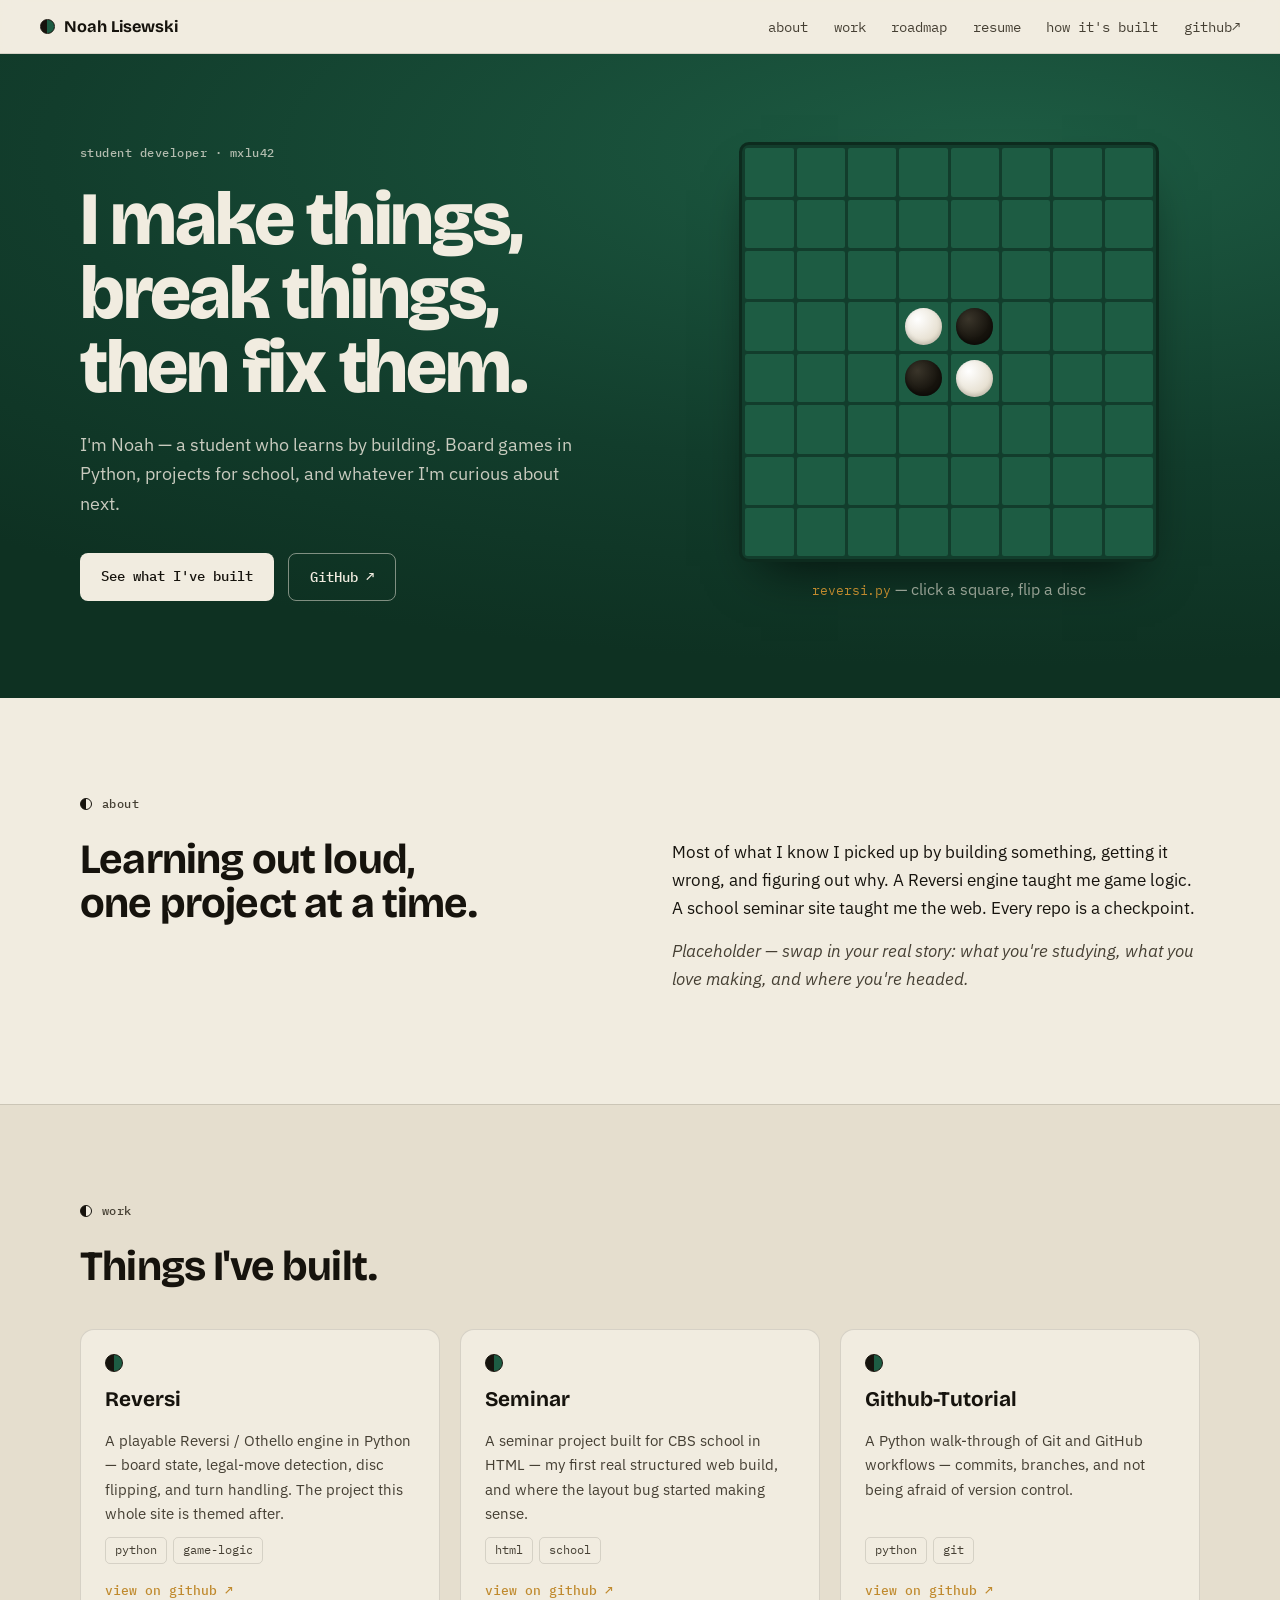
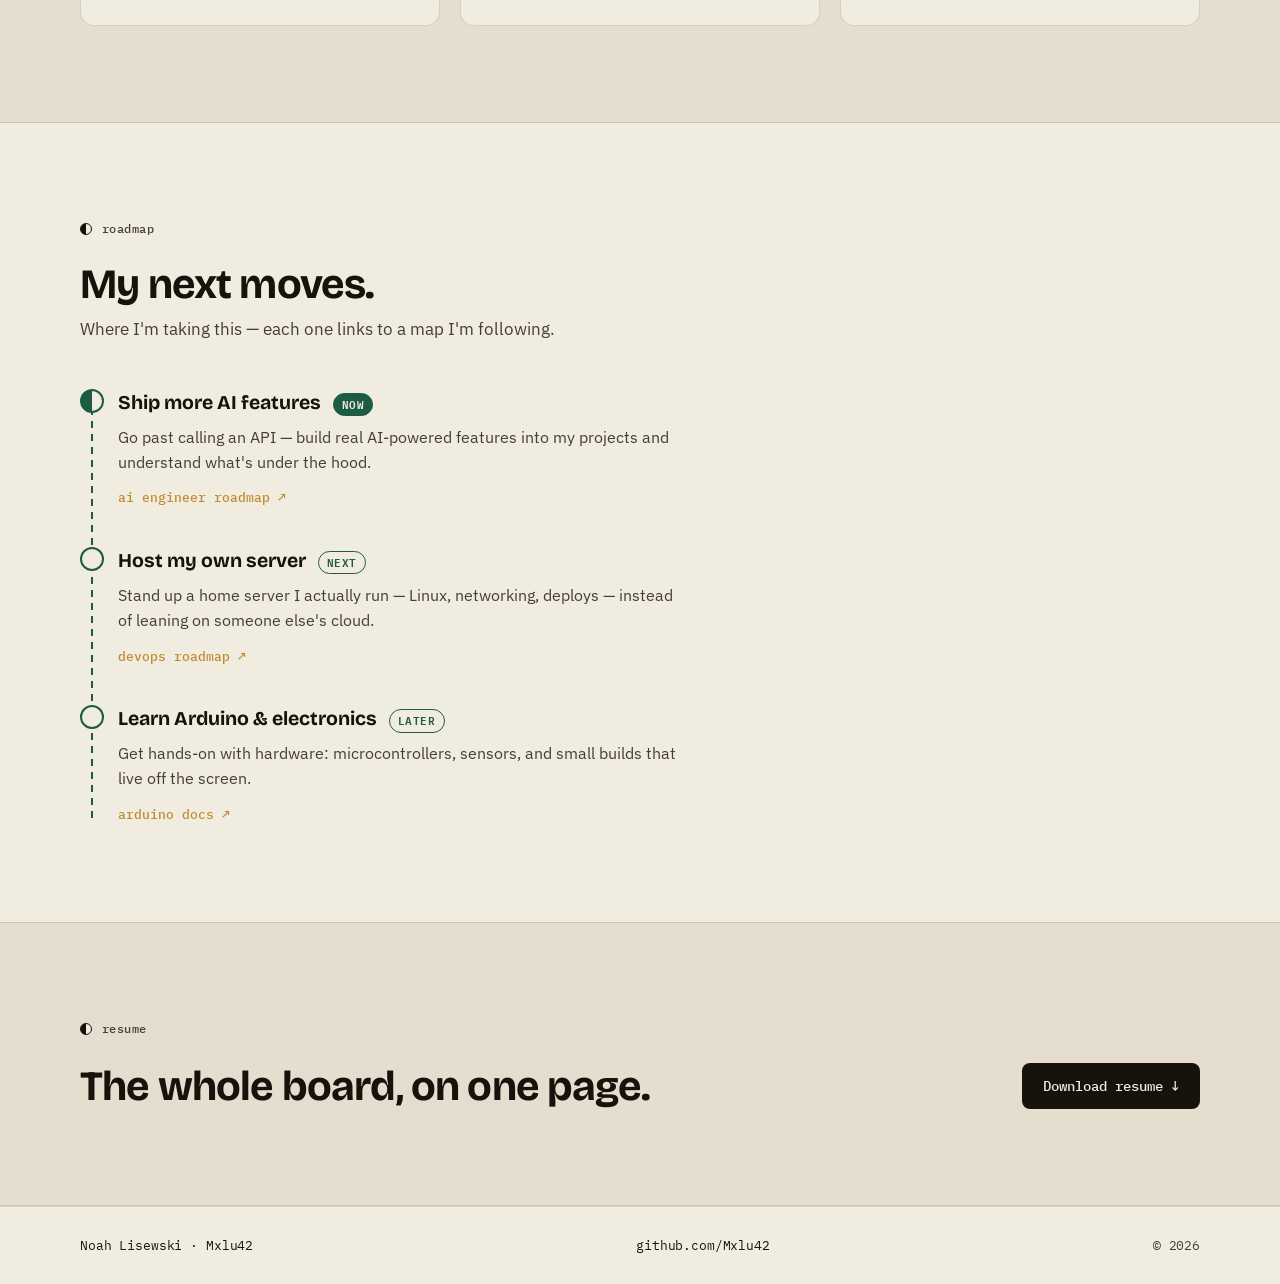
==== index.html @ 93ddb48a "first website design shell(not yet filled with real content)" ====
<!DOCTYPE html>
<html lang="en">
<head>
    <meta charset="UTF-8">
    <meta name="viewport" content="width=device-width, initial-scale=1.0">
    <meta name="description" content="Noah Lisewski (Mxlu42) — student developer who learns by building games and projects.">
    <title>Noah Lisewski — makes things, breaks things, fixes things</title>
    <link rel="icon" href="data:image/svg+xml,<svg xmlns=%22http://www.w3.org/2000/svg%22 viewBox=%220 0 32 32%22><circle cx=%2216%22 cy=%2216%22 r=%2213%22 fill=%22%2316130D%22/><path d=%22M16 3a13 13 0 000 26z%22 fill=%22%23F1ECE0%22/></svg>">
    <link rel="preconnect" href="https://fonts.googleapis.com">
    <link rel="preconnect" href="https://fonts.gstatic.com" crossorigin>
    <link href="https://fonts.googleapis.com/css2?family=Bricolage+Grotesque:opsz,wght@12..96,600;12..96,700;12..96,800&family=IBM+Plex+Mono:wght@400;500;600&family=IBM+Plex+Sans:wght@400;500;600&display=swap" rel="stylesheet">
    <link rel="stylesheet" href="style.css">
    <script src="script.js" defer></script>
</head>
<body>
    <nav id="navbar">
        <a href="#top" class="nav-logo"><span class="logo-disc" aria-hidden="true"></span>Noah&nbsp;Lisewski</a>
        <button id="nav-toggle" aria-label="Toggle menu" aria-expanded="false">
            <span></span><span></span><span></span>
        </button>
        <ul id="nav-links">
            <li><a href="#about">about</a></li>
            <li><a href="#work">work</a></li>
            <li><a href="#roadmap">roadmap</a></li>
            <li><a href="#resume">resume</a></li>
            <li><a href="process.html">how it's built</a></li>
            <li><a href="https://github.com/Mxlu42" target="_blank" rel="noopener">github&#8599;</a></li>
        </ul>
    </nav>

    <header id="top" class="hero">
        <div class="hero-grid">
            <div class="hero-text">
                <p class="eyebrow">student developer &middot; Mxlu42</p>
                <h1 class="hero-title">I make things,<br>break things,<br>then fix them.</h1>
                <p class="hero-lede">
                    I'm Noah &mdash; a student who learns by building. Board games in Python,
                    projects for school, and whatever I'm curious about next.
                </p>
                <div class="hero-cta">
                    <a href="#work" class="btn btn-solid">See what I've built</a>
                    <a href="https://github.com/Mxlu42" target="_blank" rel="noopener" class="btn btn-line">GitHub &#8599;</a>
                </div>
            </div>

            <div class="hero-board" aria-hidden="true">
                <div id="board" class="board"></div>
                <p class="board-caption">
                    <span class="mono">reversi.py</span> &mdash; click a square, flip a disc
                </p>
            </div>
        </div>
    </header>

    <main>
        <section id="about" class="band">
            <div class="wrap">
                <p class="eyebrow eyebrow-disc">about</p>
                <div class="about-cols">
                    <h2 class="band-title">Learning out loud, one project at a time.</h2>
                    <div class="about-copy">
                        <p>
                            Most of what I know I picked up by building something, getting it
                            wrong, and figuring out why. A Reversi engine taught me game logic.
                            A school seminar site taught me the web. Every repo is a checkpoint.
                        </p>
                        <p class="muted">
                            <em>Placeholder &mdash; swap in your real story: what you're studying,
                            what you love making, and where you're headed.</em>
                        </p>
                    </div>
                </div>
            </div>
        </section>

        <section id="work" class="band band-alt">
            <div class="wrap">
                <p class="eyebrow eyebrow-disc">work</p>
                <h2 class="band-title">Things I've built.</h2>
                <div id="project-grid" class="project-grid"></div>
            </div>
        </section>

        <section id="roadmap" class="band">
            <div class="wrap">
                <p class="eyebrow eyebrow-disc">roadmap</p>
                <h2 class="band-title">My next moves.</h2>
                <p class="band-sub">Where I'm taking this &mdash; each one links to a map I'm following.</p>
                <ol id="roadmap-track" class="roadmap"></ol>
            </div>
        </section>

        <section id="resume" class="band band-alt">
            <div class="wrap">
                <p class="eyebrow eyebrow-disc">resume</p>
                <div class="resume-row">
                    <h2 class="band-title">The whole board, on one page.</h2>
                    <a href="resume.pdf" class="btn btn-solid" download>Download resume &#8595;</a>
                </div>
            </div>
        </section>
    </main>

    <footer id="footer">
        <div class="wrap footer-inner">
            <span class="mono">Noah&nbsp;Lisewski &middot; Mxlu42</span>
            <a href="https://github.com/Mxlu42" target="_blank" rel="noopener" class="mono">github.com/Mxlu42</a>
            <span class="mono muted">&copy; <span id="year"></span></span>
        </div>
    </footer>
</body>
</html>
---- style.css ----
/* ============================================================
   "The Board" — portfolio identity built from the Reversi repo.
   Palette: warm ink / bone / board-felt green / brass.
   Type: Bricolage Grotesque (display) · IBM Plex Sans (body) · IBM Plex Mono (labels)
   ============================================================ */

:root {
    --ink: #16130d;
    --ink-soft: #453f33;
    --bone: #f1ece0;
    --bone-dim: #e5dece;
    --felt: #1d5c43;
    --felt-deep: #123d2c;
    --brass: #c08a2e;
    --line: rgba(22, 19, 13, 0.12);

    --wrap: 1120px;
    --radius: 14px;

    --f-display: "Bricolage Grotesque", system-ui, sans-serif;
    --f-body: "IBM Plex Sans", system-ui, sans-serif;
    --f-mono: "IBM Plex Mono", ui-monospace, monospace;
}

*, *::before, *::after { box-sizing: border-box; margin: 0; padding: 0; }

html { scroll-behavior: smooth; scroll-padding-top: 76px; }

body {
    font-family: var(--f-body);
    background: var(--bone);
    color: var(--ink);
    line-height: 1.6;
    -webkit-font-smoothing: antialiased;
    overflow-x: hidden;
}

a { color: inherit; text-decoration: none; }

.wrap { width: min(100% - 2.5rem, var(--wrap)); margin-inline: auto; }
.mono { font-family: var(--f-mono); font-size: 0.82rem; letter-spacing: -0.01em; }
.muted { color: var(--ink-soft); }
em { font-style: italic; }

/* ---- Eyebrow labels (mono, disc-marked) ---- */
.eyebrow {
    font-family: var(--f-mono);
    font-size: 0.78rem;
    font-weight: 500;
    letter-spacing: 0.04em;
    text-transform: lowercase;
    color: var(--ink-soft);
}
.eyebrow-disc { display: flex; align-items: center; gap: 0.6rem; margin-bottom: 1.5rem; }
.eyebrow-disc::before {
    content: "";
    width: 12px; height: 12px;
    border-radius: 50%;
    background: linear-gradient(90deg, var(--ink) 50%, var(--bone) 50%);
    border: 1px solid var(--ink);
    flex: none;
}

/* ---- Buttons ---- */
.btn {
    display: inline-block;
    font-family: var(--f-mono);
    font-size: 0.86rem;
    font-weight: 500;
    padding: 0.75rem 1.3rem;
    border-radius: 8px;
    transition: transform 0.16s ease, background 0.16s ease, color 0.16s ease;
}
.btn:hover { transform: translateY(-2px); }
.btn-solid { background: var(--ink); color: var(--bone); }
.btn-solid:hover { background: var(--felt-deep); }
.btn-line { border: 1.5px solid var(--ink); color: var(--ink); }
.btn-line:hover { background: var(--ink); color: var(--bone); }

/* ---- Navbar ---- */
#navbar {
    position: sticky; top: 0; z-index: 50;
    display: flex; align-items: center; justify-content: space-between;
    padding: 0.85rem clamp(1.25rem, 5vw, 2.5rem);
    background: rgba(241, 236, 224, 0.82);
    backdrop-filter: blur(10px);
    border-bottom: 1px solid var(--line);
}
.nav-logo {
    display: flex; align-items: center; gap: 0.55rem;
    font-family: var(--f-display); font-weight: 700; font-size: 1.02rem;
}
.logo-disc {
    width: 15px; height: 15px; border-radius: 50%;
    background: linear-gradient(90deg, var(--ink) 50%, var(--felt) 50%);
    border: 1.5px solid var(--ink);
}
#nav-links { display: flex; gap: 1.6rem; list-style: none; }
#nav-links a {
    font-family: var(--f-mono); font-size: 0.85rem; color: var(--ink-soft);
    transition: color 0.15s ease;
}
#nav-links a:hover { color: var(--ink); }

#nav-toggle {
    display: none; flex-direction: column; gap: 5px;
    background: none; border: 0; cursor: pointer; padding: 6px;
}
#nav-toggle span { width: 24px; height: 2px; background: var(--ink); border-radius: 2px; transition: transform 0.25s ease, opacity 0.25s ease; }

/* ---- Hero ---- */
.hero {
    background:
        radial-gradient(120% 80% at 78% 15%, var(--felt) 0%, var(--felt-deep) 62%, #0e3122 100%);
    color: var(--bone);
    padding: clamp(3rem, 8vw, 5.5rem) 0 clamp(3.5rem, 9vw, 6rem);
}
.hero-grid {
    width: min(100% - 2.5rem, var(--wrap));
    margin-inline: auto;
    display: grid;
    grid-template-columns: 1.05fr 0.95fr;
    gap: clamp(2rem, 5vw, 4rem);
    align-items: center;
}
.hero .eyebrow { color: rgba(241, 236, 224, 0.72); margin-bottom: 1.25rem; }
.hero-title {
    font-family: var(--f-display);
    font-weight: 800;
    font-size: clamp(2.6rem, 6.4vw, 4.7rem);
    line-height: 0.98;
    letter-spacing: -0.03em;
    text-wrap: balance;
}
.hero-lede {
    max-width: 46ch;
    margin: 1.6rem 0 2.2rem;
    color: rgba(241, 236, 224, 0.82);
    font-size: clamp(1rem, 1.6vw, 1.15rem);
}
.hero-cta { display: flex; gap: 0.9rem; flex-wrap: wrap; }
.hero .btn-solid { background: var(--bone); color: var(--ink); }
.hero .btn-solid:hover { background: #fff; }
.hero .btn-line { border-color: rgba(241, 236, 224, 0.5); color: var(--bone); }
.hero .btn-line:hover { background: var(--bone); color: var(--ink); border-color: var(--bone); }

/* ---- Reversi board (signature) ---- */
.hero-board { display: flex; flex-direction: column; align-items: center; gap: 0.9rem; }
.board {
    width: min(100%, 420px);
    aspect-ratio: 1 / 1;
    display: grid;
    grid-template-columns: repeat(8, 1fr);
    grid-template-rows: repeat(8, 1fr);
    gap: 3px;
    padding: 3px;
    background: var(--felt-deep);
    border: 3px solid #0d2b1e;
    border-radius: 10px;
    box-shadow: 0 26px 50px -22px rgba(0, 0, 0, 0.7);
}
.cell {
    position: relative;
    background: var(--felt);
    border-radius: 2px;
    cursor: pointer;
    perspective: 340px;
}
.cell::after { /* subtle placement guide on hover */
    content: "";
    position: absolute; inset: 22%;
    border-radius: 50%;
    border: 1px dashed rgba(241, 236, 224, 0.28);
    opacity: 0;
    transition: opacity 0.15s ease;
}
.cell:hover::after { opacity: 1; }
.disc {
    position: absolute; inset: 12%;
    border-radius: 50%;
    transform: scale(0);
    transform-style: preserve-3d;
    transition: transform 0.5s cubic-bezier(0.34, 1.4, 0.5, 1);
}
.disc.on { transform: scale(1); }
.disc.on.white { transform: scale(1) rotateY(180deg); }
.disc .face {
    position: absolute; inset: 0;
    border-radius: 50%;
    backface-visibility: hidden;
    -webkit-backface-visibility: hidden;
}
.face.black { background: radial-gradient(circle at 34% 30%, #3a352a, var(--ink) 62%); box-shadow: inset 0 -2px 4px rgba(0,0,0,0.5); }
.face.white { background: radial-gradient(circle at 34% 30%, #ffffff, var(--bone-dim) 70%); transform: rotateY(180deg); box-shadow: inset 0 -2px 4px rgba(0,0,0,0.18); }
.board-caption { color: rgba(241, 236, 224, 0.6); }
.board-caption .mono { color: var(--brass); }

/* ---- Content bands ---- */
.band { padding: clamp(3.5rem, 8vw, 6rem) 0; }
.band-alt { background: var(--bone-dim); border-block: 1px solid var(--line); }
.band-title {
    font-family: var(--f-display);
    font-weight: 700;
    font-size: clamp(1.7rem, 3.6vw, 2.6rem);
    line-height: 1.05;
    letter-spacing: -0.02em;
    text-wrap: balance;
}

.about-cols {
    display: grid;
    grid-template-columns: 1fr 1fr;
    gap: clamp(1.5rem, 5vw, 4rem);
    align-items: start;
}
.about-copy p { font-size: 1.08rem; margin-bottom: 1rem; }

/* ---- Project cards (board tiles) ---- */
.project-grid {
    margin-top: 2.5rem;
    display: grid;
    grid-template-columns: repeat(auto-fit, minmax(270px, 1fr));
    gap: 1.25rem;
}
.project-card {
    position: relative;
    background: var(--bone);
    border: 1px solid var(--line);
    border-radius: var(--radius);
    padding: 1.5rem;
    display: flex;
    flex-direction: column;
    gap: 0.7rem;
    transition: transform 0.2s ease, box-shadow 0.2s ease, border-color 0.2s ease;
}
.band-alt .project-card { background: var(--bone); }
.project-card:hover {
    transform: translateY(-5px);
    border-color: var(--felt);
    box-shadow: 0 18px 34px -20px rgba(18, 61, 44, 0.55);
}
.card-disc {
    width: 18px; height: 18px; border-radius: 50%;
    background: linear-gradient(90deg, var(--ink) 50%, var(--felt) 50%);
    border: 1.5px solid var(--ink);
    transition: transform 0.4s cubic-bezier(0.34, 1.4, 0.5, 1);
}
.project-card:hover .card-disc { transform: rotateY(180deg); }
.project-card h3 { font-family: var(--f-display); font-weight: 700; font-size: 1.3rem; }
.project-card p { color: var(--ink-soft); font-size: 0.96rem; flex-grow: 1; }
.card-tags { display: flex; gap: 0.4rem; flex-wrap: wrap; }
.card-tag {
    font-family: var(--f-mono);
    font-size: 0.72rem;
    padding: 0.2rem 0.55rem;
    border: 1px solid var(--line);
    border-radius: 5px;
    color: var(--ink-soft);
}
.card-link {
    font-family: var(--f-mono);
    font-size: 0.82rem;
    color: var(--brass);
    font-weight: 500;
    margin-top: 0.3rem;
}
.card-link:hover { text-decoration: underline; }

/* ---- Roadmap (goals as future "moves" on a path) ---- */
.band-sub { color: var(--ink-soft); font-size: 1.05rem; margin-top: 0.6rem; max-width: 52ch; }
.roadmap {
    list-style: none;
    margin-top: 2.75rem;
    position: relative;
    padding-left: 2.4rem;
}
.roadmap::before { /* the path line */
    content: "";
    position: absolute;
    left: 11px; top: 8px; bottom: 8px;
    width: 2px;
    background: repeating-linear-gradient(var(--felt) 0 7px, transparent 7px 13px);
}
.rm-item { position: relative; padding: 0 0 2.2rem; }
.rm-item:last-child { padding-bottom: 0; }
.node-disc {
    position: absolute;
    left: -2.4rem; top: 2px;
    width: 24px; height: 24px;
    border-radius: 50%;
    border: 2px solid var(--felt);
    background: var(--bone);
    flex: none;
}
/* later = hollow ring · now = half disc · done = filled */
.node-disc.now { background: linear-gradient(90deg, var(--felt) 50%, var(--bone) 50%); }
.node-disc.done { background: var(--felt); border-color: var(--felt); }
.rm-head { display: flex; align-items: baseline; gap: 0.7rem; flex-wrap: wrap; }
.rm-item h3 { font-family: var(--f-display); font-weight: 700; font-size: 1.22rem; }
.rm-status {
    font-family: var(--f-mono); font-size: 0.66rem; font-weight: 600;
    text-transform: uppercase; letter-spacing: 0.06em;
    padding: 0.14rem 0.5rem; border-radius: 100px;
    border: 1px solid var(--felt); color: var(--felt);
}
.rm-status.now { background: var(--felt); color: var(--bone); }
.rm-item p { color: var(--ink-soft); font-size: 0.98rem; margin: 0.4rem 0 0.6rem; max-width: 56ch; }
.rm-link { font-family: var(--f-mono); font-size: 0.82rem; color: var(--brass); font-weight: 500; }
.rm-link:hover { text-decoration: underline; }

/* ---- Roadmap / flow tool chips (shared by process page) ---- */
.rm-tools { display: flex; gap: 0.4rem; flex-wrap: wrap; margin-top: 0.75rem; }
.rm-tool {
    font-family: var(--f-mono);
    font-size: 0.7rem;
    padding: 0.18rem 0.5rem;
    border: 1px solid var(--line);
    border-radius: 5px;
    color: var(--ink-soft);
    background: var(--bone);
}

/* ============================================================
   Process page ("How this site was built")
   ============================================================ */
.page-hero {
    background: radial-gradient(120% 90% at 82% 12%, var(--felt) 0%, var(--felt-deep) 60%, #0e3122 100%);
    color: var(--bone);
    padding: clamp(3rem, 8vw, 5.5rem) 0 clamp(3rem, 8vw, 5rem);
}
.page-hero .wrap { max-width: 840px; }
.page-hero .eyebrow { color: rgba(241, 236, 224, 0.72); margin-bottom: 1.3rem; }
.page-hero h1 {
    font-family: var(--f-display);
    font-weight: 800;
    font-size: clamp(2.3rem, 6vw, 4.2rem);
    line-height: 0.98;
    letter-spacing: -0.03em;
    text-wrap: balance;
}
.page-hero .lede {
    margin-top: 1.5rem;
    max-width: 62ch;
    color: rgba(241, 236, 224, 0.85);
    font-size: clamp(1.02rem, 1.7vw, 1.2rem);
}
.page-hero .hero-cta { margin-top: 2rem; display: flex; gap: 0.9rem; flex-wrap: wrap; }
.page-hero .btn-solid { background: var(--bone); color: var(--ink); }
.page-hero .btn-solid:hover { background: #fff; }
.page-hero .btn-line { border-color: rgba(241, 236, 224, 0.5); color: var(--bone); }
.page-hero .btn-line:hover { background: var(--bone); color: var(--ink); border-color: var(--bone); }

/* Tool cards */
.info-grid {
    margin-top: 2.5rem;
    display: grid;
    grid-template-columns: repeat(auto-fit, minmax(240px, 1fr));
    gap: 1.1rem;
}
.info-card {
    background: var(--bone);
    border: 1px solid var(--line);
    border-radius: var(--radius);
    padding: 1.4rem;
}
.info-card .kicker { font-family: var(--f-mono); font-size: 0.74rem; color: var(--brass); text-transform: lowercase; }
.info-card h3 { font-family: var(--f-display); font-weight: 700; font-size: 1.18rem; margin: 0.35rem 0 0.5rem; }
.info-card p { color: var(--ink-soft); font-size: 0.94rem; }

/* Human-in-the-loop columns */
.split-title { margin-bottom: 2rem; }
.col-list { list-style: none; }
.col-list li { position: relative; padding-left: 1.7rem; margin-bottom: 0.9rem; color: var(--ink-soft); font-size: 1rem; }
.col-list li::before {
    content: "";
    position: absolute; left: 0; top: 0.5em;
    width: 12px; height: 12px; border-radius: 50%;
    border: 1.5px solid var(--felt);
}
.col-list.filled li::before { background: var(--felt); }
.col-list strong { color: var(--ink); font-weight: 600; }

/* Pull-quote / thesis */
.pull {
    font-family: var(--f-display);
    font-weight: 700;
    font-size: clamp(1.5rem, 3.6vw, 2.4rem);
    line-height: 1.12;
    letter-spacing: -0.02em;
    text-wrap: balance;
    max-width: 20ch;
}
.pull .brass { color: var(--brass); }

/* ---- Resume ---- */
.resume-row {
    display: flex; align-items: center; justify-content: space-between;
    gap: 1.5rem; flex-wrap: wrap; margin-top: 0.5rem;
}

/* ---- Footer ---- */
#footer { border-top: 1px solid var(--line); padding: 1.75rem 0; }
.footer-inner { display: flex; align-items: center; justify-content: space-between; gap: 1rem; flex-wrap: wrap; }
.footer-inner a:hover { color: var(--brass); }

/* ---- Scroll reveal ---- */
.reveal { opacity: 0; transform: translateY(22px); transition: opacity 0.6s ease, transform 0.6s ease; }
.reveal.visible { opacity: 1; transform: none; }

/* ---- Mobile ---- */
@media (max-width: 860px) {
    .hero-grid { grid-template-columns: 1fr; }
    .hero-board { order: -1; }
    .board { width: min(78%, 340px); }
    .about-cols { grid-template-columns: 1fr; }
}
@media (max-width: 620px) {
    #nav-toggle { display: flex; }
    #nav-links {
        position: absolute; top: 100%; right: 0; left: 0;
        flex-direction: column; gap: 0;
        background: rgba(241, 236, 224, 0.98);
        backdrop-filter: blur(10px);
        border-bottom: 1px solid var(--line);
        max-height: 0; overflow: hidden; transition: max-height 0.3s ease;
    }
    #nav-links.open { max-height: 300px; }
    #nav-links li { border-top: 1px solid var(--line); }
    #nav-links a { display: block; padding: 0.95rem 1.5rem; }
    #nav-toggle[aria-expanded="true"] span:nth-child(1) { transform: translateY(7px) rotate(45deg); }
    #nav-toggle[aria-expanded="true"] span:nth-child(2) { opacity: 0; }
    #nav-toggle[aria-expanded="true"] span:nth-child(3) { transform: translateY(-7px) rotate(-45deg); }
    .resume-row { flex-direction: column; align-items: flex-start; }
}

/* ---- Reduced motion ---- */
@media (prefers-reduced-motion: reduce) {
    html { scroll-behavior: auto; }
    .reveal { opacity: 1; transform: none; transition: none; }
    .disc, .card-disc, .btn, .project-card { transition: none; }
    .btn:hover, .project-card:hover { transform: none; }
}
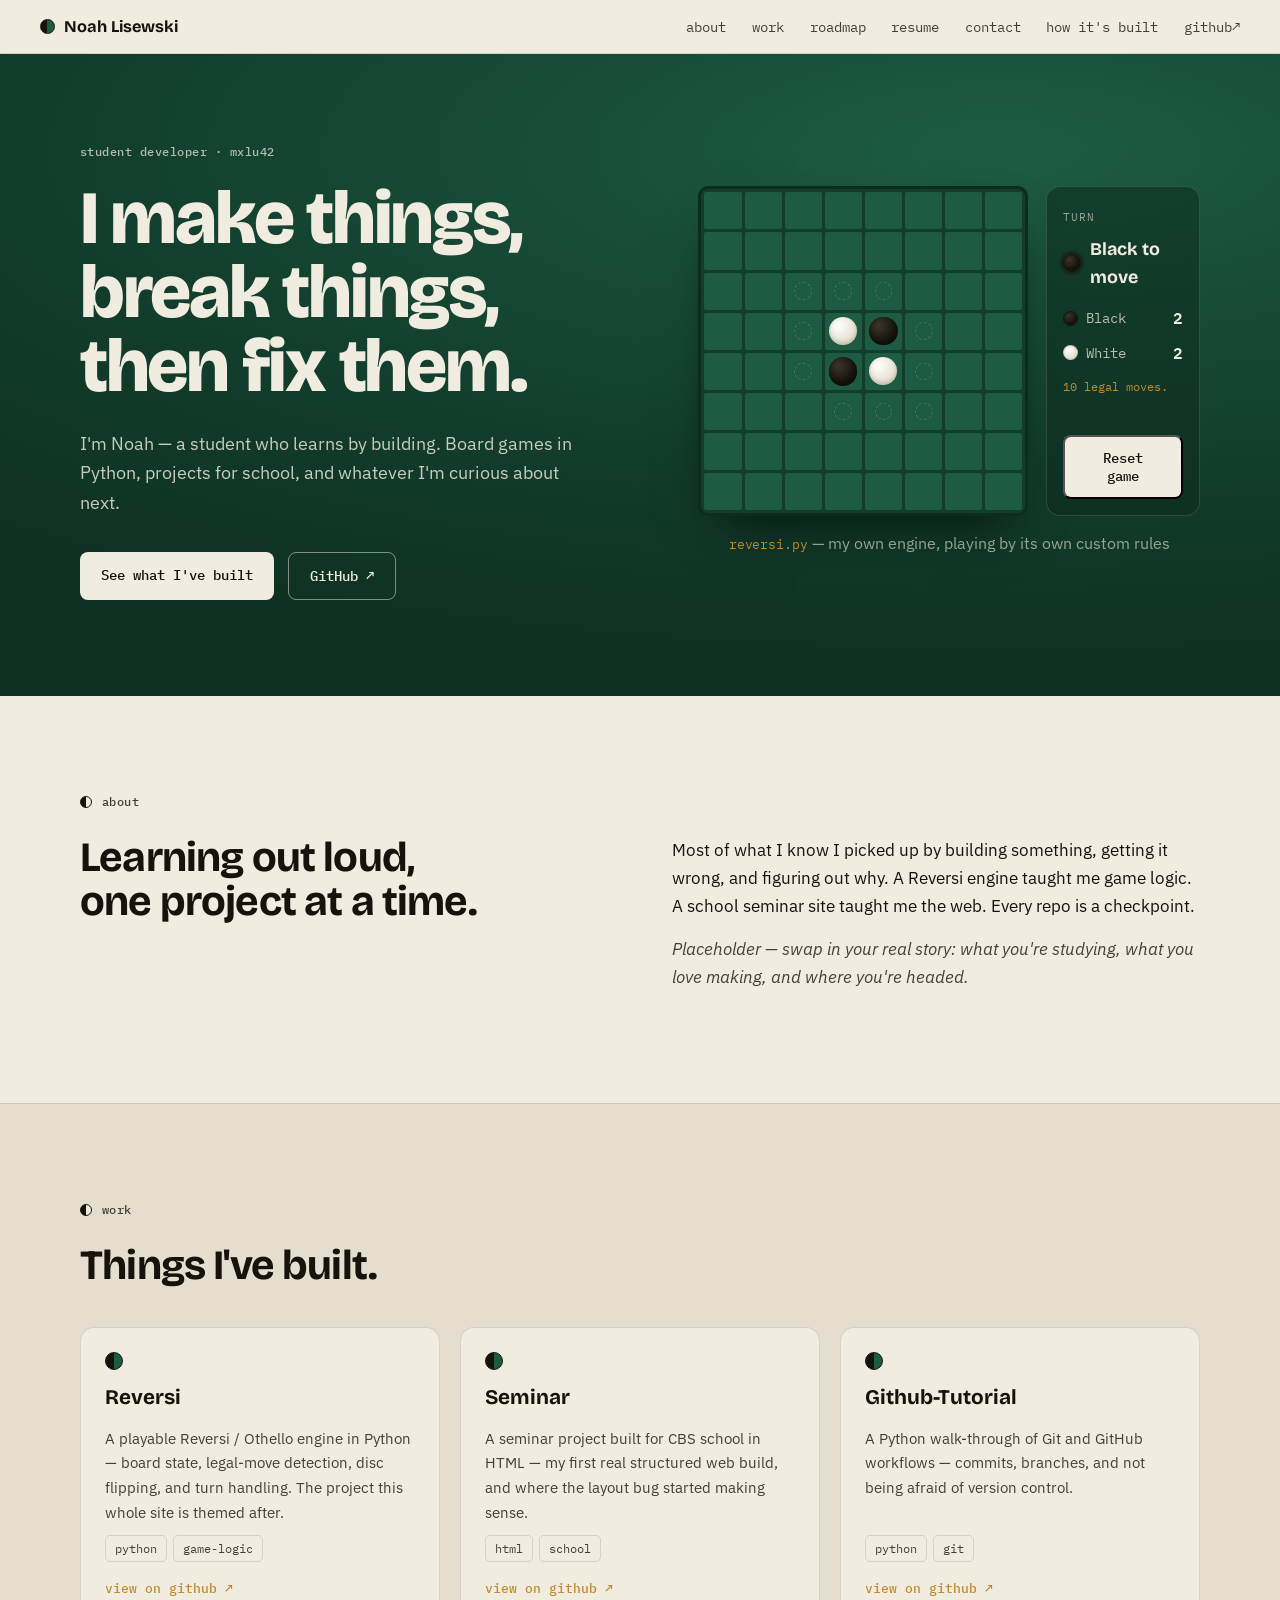
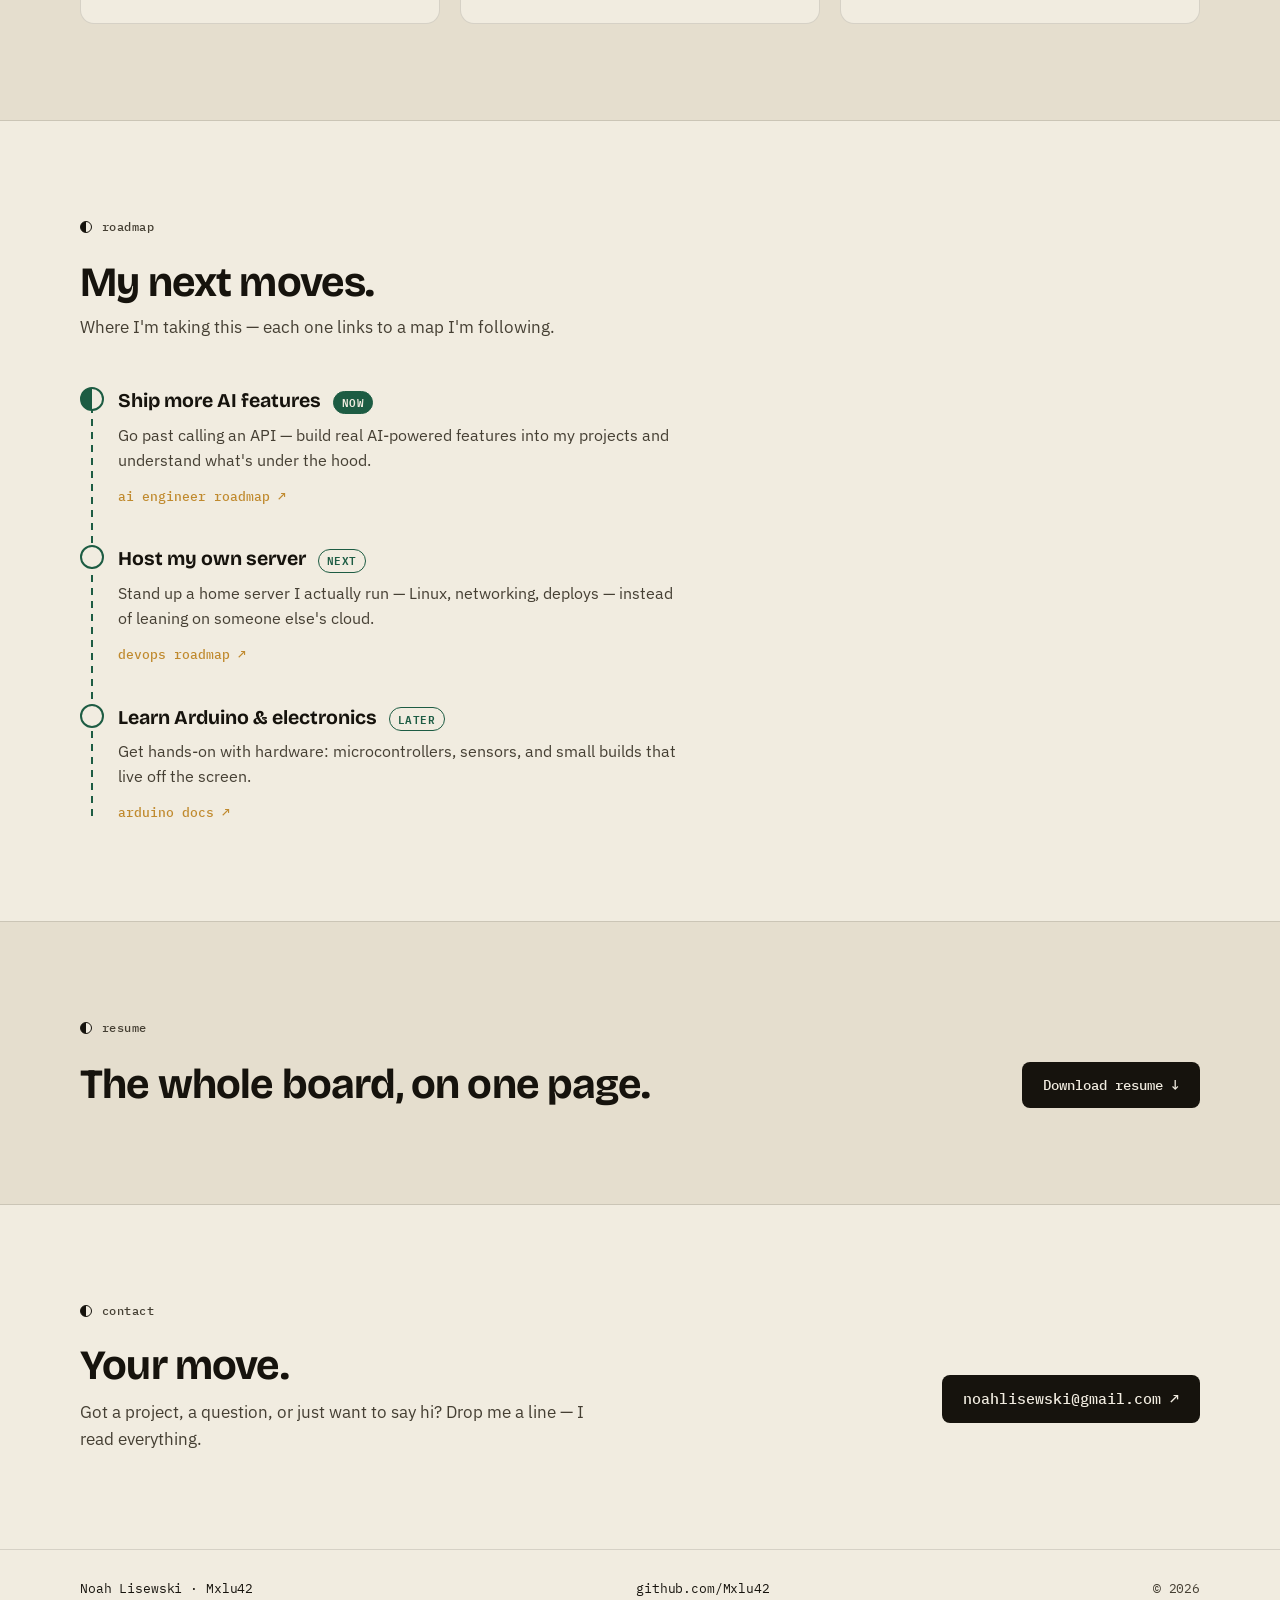
==== commit e5e267bb: "Make Reversi board a real playable game + add contact section Replace the decorative board with a pl" ====
--- a/index.html
+++ b/index.html
@@ -10,6 +10,7 @@
     <link rel="preconnect" href="https://fonts.gstatic.com" crossorigin>
     <link href="https://fonts.googleapis.com/css2?family=Bricolage+Grotesque:opsz,wght@12..96,600;12..96,700;12..96,800&family=IBM+Plex+Mono:wght@400;500;600&family=IBM+Plex+Sans:wght@400;500;600&display=swap" rel="stylesheet">
     <link rel="stylesheet" href="style.css">
+    <script src="reversi-engine.js" defer></script>
     <script src="script.js" defer></script>
 </head>
 <body>
@@ -23,6 +24,7 @@
             <li><a href="#work">work</a></li>
             <li><a href="#roadmap">roadmap</a></li>
             <li><a href="#resume">resume</a></li>
+            <li><a href="#contact">contact</a></li>
             <li><a href="process.html">how it's built</a></li>
             <li><a href="https://github.com/Mxlu42" target="_blank" rel="noopener">github&#8599;</a></li>
         </ul>
@@ -43,10 +45,35 @@
                 </div>
             </div>
 
-            <div class="hero-board" aria-hidden="true">
-                <div id="board" class="board"></div>
+            <div class="hero-board">
+                <div class="game">
+                    <div id="board" class="board" role="grid" aria-label="Reversi board"></div>
+                    <aside class="game-panel" aria-live="polite">
+                        <div class="turn">
+                            <span class="turn-label">turn</span>
+                            <div class="turn-now">
+                                <span id="turn-disc" class="turn-disc"></span>
+                                <span id="turn-name">Black</span>
+                            </div>
+                        </div>
+                        <div class="scores">
+                            <div class="score">
+                                <span class="score-disc black" aria-hidden="true"></span>
+                                <span class="score-side">Black</span>
+                                <span id="score-black" class="score-num">2</span>
+                            </div>
+                            <div class="score">
+                                <span class="score-disc white" aria-hidden="true"></span>
+                                <span class="score-side">White</span>
+                                <span id="score-white" class="score-num">2</span>
+                            </div>
+                        </div>
+                        <p id="game-msg" class="game-msg"></p>
+                        <button id="reset-btn" class="btn btn-solid game-reset" type="button">Reset game</button>
+                    </aside>
+                </div>
                 <p class="board-caption">
-                    <span class="mono">reversi.py</span> &mdash; click a square, flip a disc
+                    <span class="mono">reversi.py</span> &mdash; my own engine, playing by its own custom rules
                 </p>
             </div>
         </div>
@@ -99,6 +126,24 @@
                 </div>
             </div>
         </section>
+
+        <section id="contact" class="band">
+            <div class="wrap">
+                <p class="eyebrow eyebrow-disc">contact</p>
+                <div class="contact-row">
+                    <div>
+                        <h2 class="band-title">Your move.</h2>
+                        <p class="band-sub">
+                            Got a project, a question, or just want to say hi? Drop me a line &mdash;
+                            I read everything.
+                        </p>
+                    </div>
+                    <a href="mailto:noahlisewski@gmail.com" class="btn btn-solid contact-btn">
+                        noahlisewski@gmail.com &#8599;
+                    </a>
+                </div>
+            </div>
+        </section>
     </main>
 
     <footer id="footer">
--- a/style.css
+++ b/style.css
@@ -144,10 +144,19 @@
 .hero .btn-line { border-color: rgba(241, 236, 224, 0.5); color: var(--bone); }
 .hero .btn-line:hover { background: var(--bone); color: var(--ink); border-color: var(--bone); }
 
-/* ---- Reversi board (signature) ---- */
+/* ---- Reversi board (signature — a real, playable game) ---- */
 .hero-board { display: flex; flex-direction: column; align-items: center; gap: 0.9rem; }
+.game {
+    display: flex;
+    gap: 1.1rem;
+    align-items: stretch;
+    flex-wrap: wrap;
+    justify-content: center;
+    width: 100%;
+}
 .board {
-    width: min(100%, 420px);
+    width: min(100%, 330px);
+    flex: 0 1 330px;
     aspect-ratio: 1 / 1;
     display: grid;
     grid-template-columns: repeat(8, 1fr);
@@ -162,19 +171,80 @@
 .cell {
     position: relative;
     background: var(--felt);
+    border: 0;
+    padding: 0;
     border-radius: 2px;
-    cursor: pointer;
+    cursor: default;
+    font: inherit;
+    color: inherit;
+    -webkit-appearance: none;
+    appearance: none;
     perspective: 340px;
 }
-.cell::after { /* subtle placement guide on hover */
+.cell.playable { cursor: pointer; }
+.cell::after { /* placement guide: shown on legal squares, brighter on hover */
     content: "";
-    position: absolute; inset: 22%;
+    position: absolute; inset: 26%;
     border-radius: 50%;
-    border: 1px dashed rgba(241, 236, 224, 0.28);
+    border: 1px dashed rgba(241, 236, 224, 0.35);
     opacity: 0;
-    transition: opacity 0.15s ease;
-}
-.cell:hover::after { opacity: 1; }
+    transition: opacity 0.15s ease, transform 0.15s ease;
+}
+.cell.playable::after { opacity: 0.55; }
+.cell.playable:hover::after { opacity: 1; transform: scale(1.12); }
+
+/* ---- Game side panel (turn · score · reset) ---- */
+.game-panel {
+    flex: 1 1 148px;
+    min-width: 148px;
+    max-width: 210px;
+    display: flex;
+    flex-direction: column;
+    gap: 0.85rem;
+    padding: 1rem;
+    background: rgba(13, 43, 30, 0.55);
+    border: 1px solid rgba(241, 236, 224, 0.14);
+    border-radius: var(--radius);
+    color: var(--bone);
+}
+.turn-label {
+    font-family: var(--f-mono);
+    font-size: 0.68rem;
+    text-transform: uppercase;
+    letter-spacing: 0.08em;
+    color: rgba(241, 236, 224, 0.6);
+}
+.turn-now { display: flex; align-items: center; gap: 0.55rem; margin-top: 0.35rem; }
+.turn-now #turn-name { font-family: var(--f-display); font-weight: 700; font-size: 1.12rem; }
+.turn-disc {
+    width: 18px; height: 18px; border-radius: 50%; flex: none;
+    border: 1.5px solid rgba(241, 236, 224, 0.5);
+    background: transparent;
+    transition: background 0.2s ease, box-shadow 0.2s ease;
+}
+.turn-disc.black { background: radial-gradient(circle at 34% 30%, #3a352a, var(--ink) 62%); border-color: var(--ink); box-shadow: 0 0 0 3px rgba(22,19,13,0.4); }
+.turn-disc.white { background: radial-gradient(circle at 34% 30%, #fff, var(--bone-dim) 70%); border-color: #fff; box-shadow: 0 0 0 3px rgba(241,236,224,0.35); }
+
+.scores { display: flex; flex-direction: column; gap: 0.55rem; }
+.score {
+    display: flex; align-items: center; gap: 0.5rem;
+    font-family: var(--f-mono); font-size: 0.86rem;
+}
+.score-disc { width: 15px; height: 15px; border-radius: 50%; flex: none; }
+.score-disc.black { background: radial-gradient(circle at 34% 30%, #3a352a, var(--ink) 62%); border: 1px solid var(--ink); }
+.score-disc.white { background: radial-gradient(circle at 34% 30%, #fff, var(--bone-dim) 70%); border: 1px solid rgba(0,0,0,0.15); }
+.score-side { color: rgba(241, 236, 224, 0.75); }
+.score-num { margin-left: auto; font-weight: 600; font-size: 1rem; }
+.game-msg {
+    font-family: var(--f-mono);
+    font-size: 0.74rem;
+    line-height: 1.4;
+    color: var(--brass);
+    min-height: 2em;
+}
+.game-reset { text-align: center; margin-top: auto; }
+.hero .game-reset { background: var(--bone); color: var(--ink); }
+.hero .game-reset:hover { background: #fff; }
 .disc {
     position: absolute; inset: 12%;
     border-radius: 50%;
@@ -398,6 +468,14 @@
     gap: 1.5rem; flex-wrap: wrap; margin-top: 0.5rem;
 }
 
+/* ---- Contact ---- */
+.contact-row {
+    display: flex; align-items: center; justify-content: space-between;
+    gap: 1.5rem; flex-wrap: wrap; margin-top: 1.5rem;
+}
+.contact-row .band-sub { margin-top: 0.7rem; }
+.contact-btn { font-size: 0.92rem; flex: none; }
+
 /* ---- Footer ---- */
 #footer { border-top: 1px solid var(--line); padding: 1.75rem 0; }
 .footer-inner { display: flex; align-items: center; justify-content: space-between; gap: 1rem; flex-wrap: wrap; }
@@ -411,8 +489,12 @@
 @media (max-width: 860px) {
     .hero-grid { grid-template-columns: 1fr; }
     .hero-board { order: -1; }
-    .board { width: min(78%, 340px); }
+    .board { flex-basis: 340px; width: min(90%, 340px); }
+    .game-panel { max-width: none; }
     .about-cols { grid-template-columns: 1fr; }
+}
+@media (max-width: 420px) {
+    .game-panel { flex-basis: 100%; }
 }
 @media (max-width: 620px) {
     #nav-toggle { display: flex; }
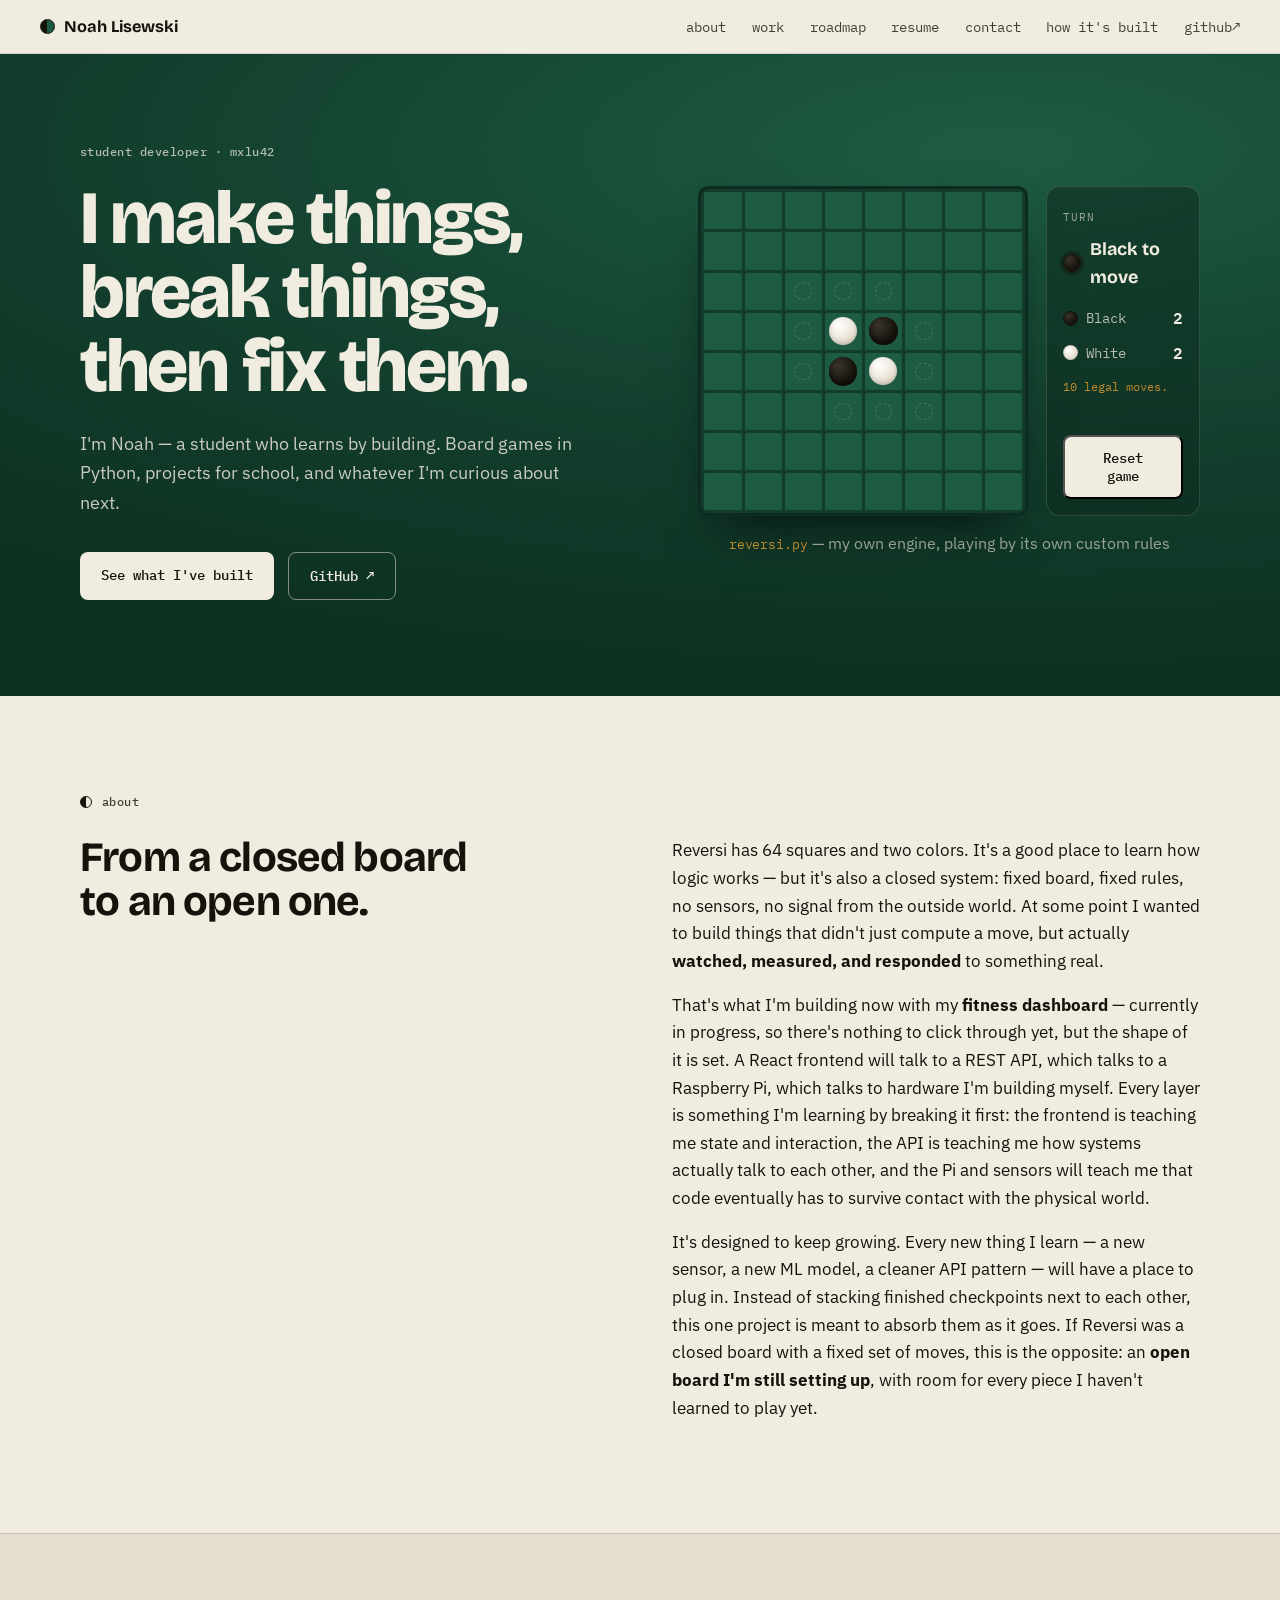
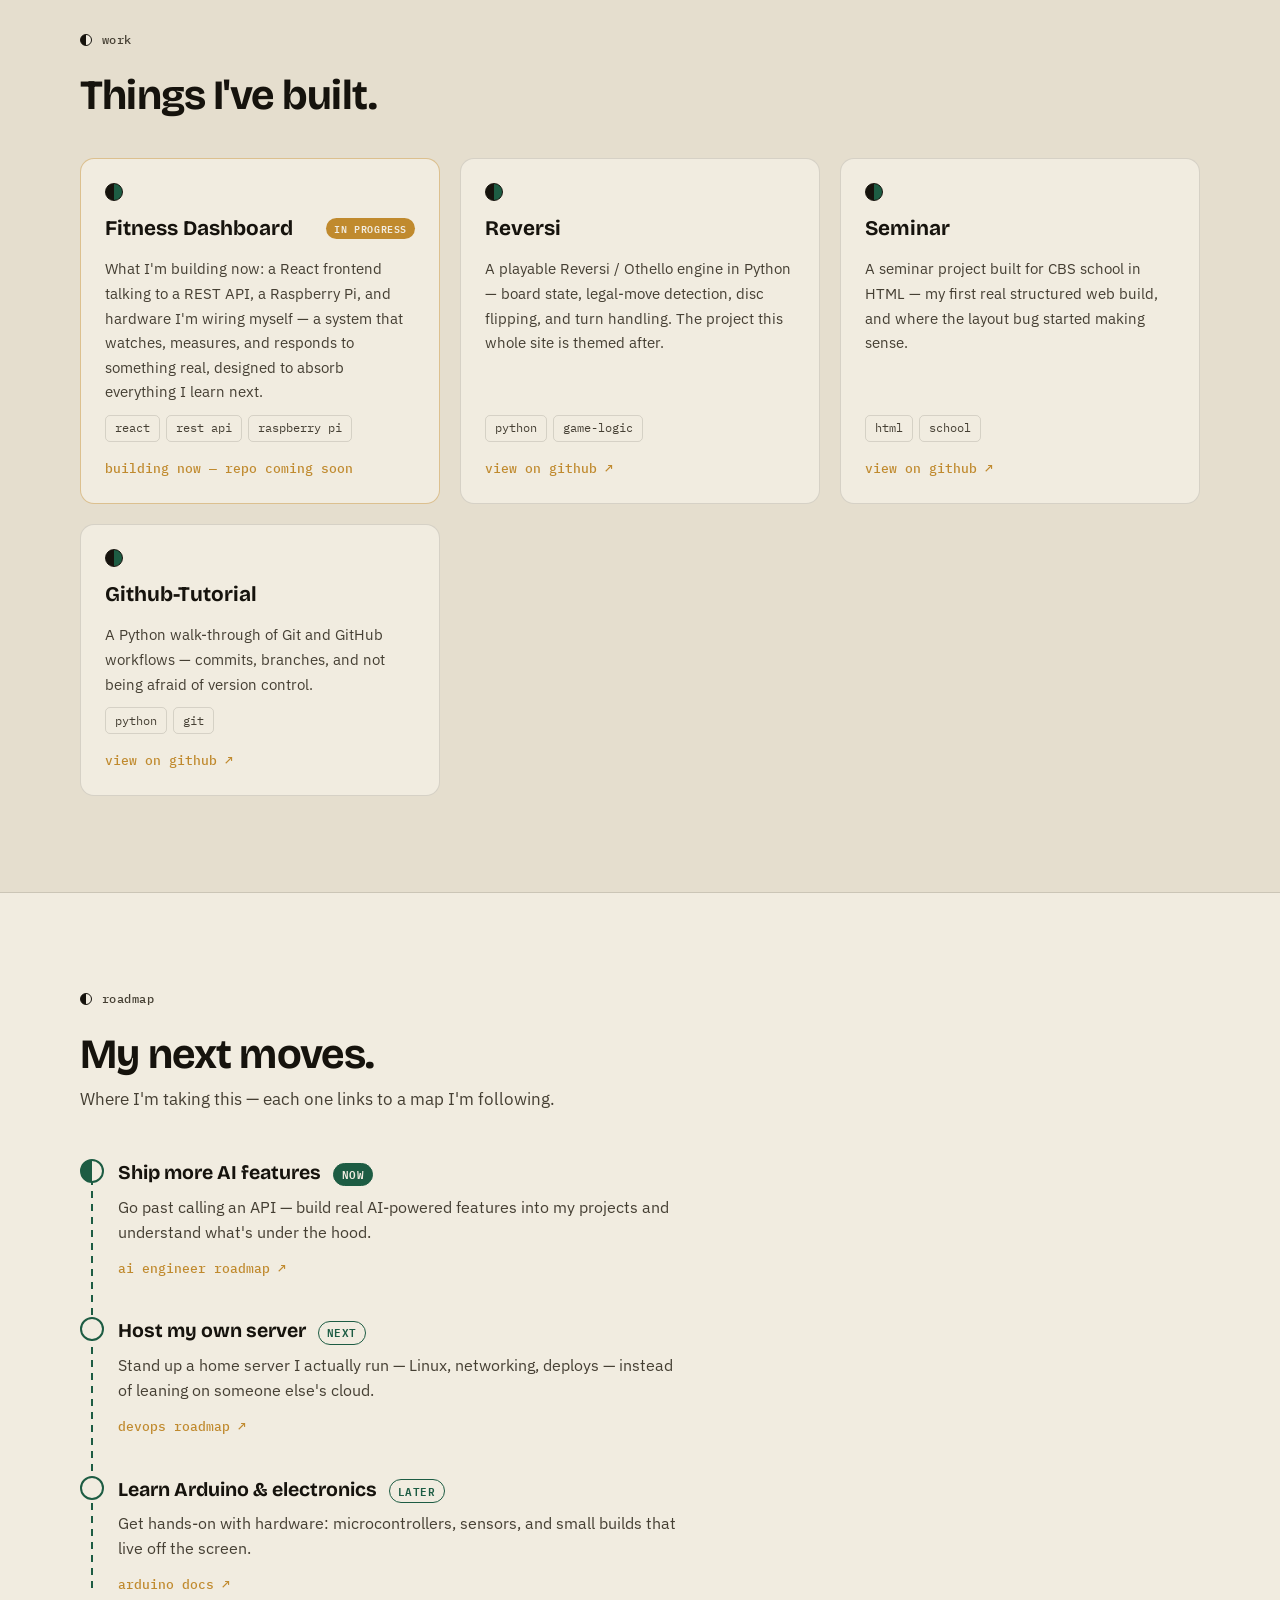
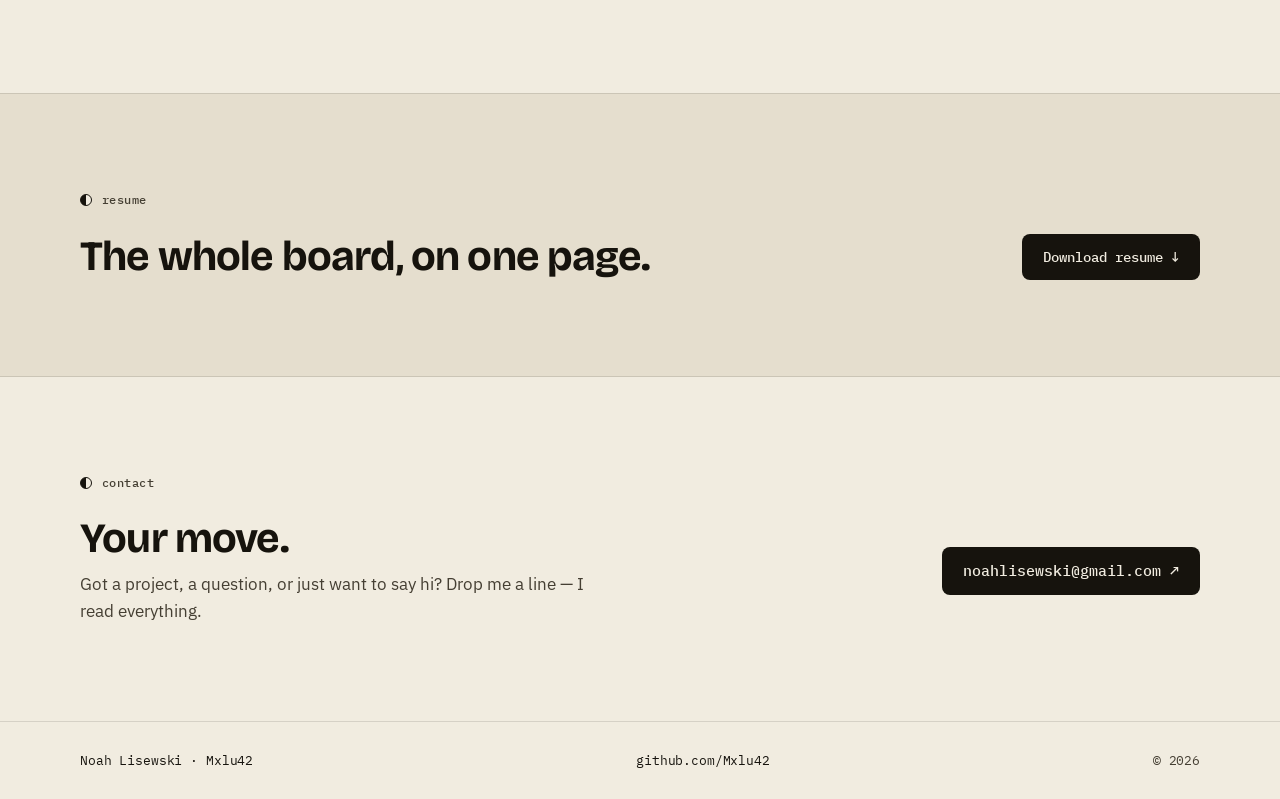
==== commit 3f8369bd: "Add real About story and Fitness Dashboard work card - index.html: replace placeholder About copy wi" ====
--- a/index.html
+++ b/index.html
@@ -84,16 +84,33 @@
             <div class="wrap">
                 <p class="eyebrow eyebrow-disc">about</p>
                 <div class="about-cols">
-                    <h2 class="band-title">Learning out loud, one project at a time.</h2>
+                    <h2 class="band-title">From a closed board to an open one.</h2>
                     <div class="about-copy">
                         <p>
-                            Most of what I know I picked up by building something, getting it
-                            wrong, and figuring out why. A Reversi engine taught me game logic.
-                            A school seminar site taught me the web. Every repo is a checkpoint.
+                            Reversi has 64 squares and two colors. It's a good place to learn how
+                            logic works &mdash; but it's also a closed system: fixed board, fixed
+                            rules, no sensors, no signal from the outside world. At some point I
+                            wanted to build things that didn't just compute a move, but actually
+                            <strong>watched, measured, and responded</strong> to something real.
                         </p>
-                        <p class="muted">
-                            <em>Placeholder &mdash; swap in your real story: what you're studying,
-                            what you love making, and where you're headed.</em>
+                        <p>
+                            That's what I'm building now with my <strong>fitness dashboard</strong>
+                            &mdash; currently in progress, so there's nothing to click through yet,
+                            but the shape of it is set. A React frontend will talk to a REST API,
+                            which talks to a Raspberry Pi, which talks to hardware I'm building
+                            myself. Every layer is something I'm learning by breaking it first: the
+                            frontend is teaching me state and interaction, the API is teaching me how
+                            systems actually talk to each other, and the Pi and sensors will teach me
+                            that code eventually has to survive contact with the physical world.
+                        </p>
+                        <p>
+                            It's designed to keep growing. Every new thing I learn &mdash; a new
+                            sensor, a new ML model, a cleaner API pattern &mdash; will have a place to
+                            plug in. Instead of stacking finished checkpoints next to each other, this
+                            one project is meant to absorb them as it goes. If Reversi was a closed
+                            board with a fixed set of moves, this is the opposite: an
+                            <strong>open board I'm still setting up</strong>, with room for every piece
+                            I haven't learned to play yet.
                         </p>
                     </div>
                 </div>
--- a/style.css
+++ b/style.css
@@ -316,7 +316,19 @@
     transition: transform 0.4s cubic-bezier(0.34, 1.4, 0.5, 1);
 }
 .project-card:hover .card-disc { transform: rotateY(180deg); }
+.card-head { display: flex; align-items: baseline; justify-content: space-between; gap: 0.6rem; }
 .project-card h3 { font-family: var(--f-display); font-weight: 700; font-size: 1.3rem; }
+.card-status {
+    font-family: var(--f-mono); font-size: 0.62rem; font-weight: 600;
+    text-transform: uppercase; letter-spacing: 0.06em;
+    padding: 0.16rem 0.5rem; border-radius: 100px;
+    background: var(--brass); color: var(--bone);
+    flex: none; align-self: center;
+}
+.project-card.is-wip { border-color: rgba(192, 138, 46, 0.45); }
+.project-card.is-wip:hover { border-color: var(--brass); box-shadow: 0 18px 34px -20px rgba(192, 138, 46, 0.5); }
+.card-link-muted { color: var(--ink-soft); cursor: default; }
+.card-link-muted:hover { text-decoration: none; }
 .project-card p { color: var(--ink-soft); font-size: 0.96rem; flex-grow: 1; }
 .card-tags { display: flex; gap: 0.4rem; flex-wrap: wrap; }
 .card-tag {
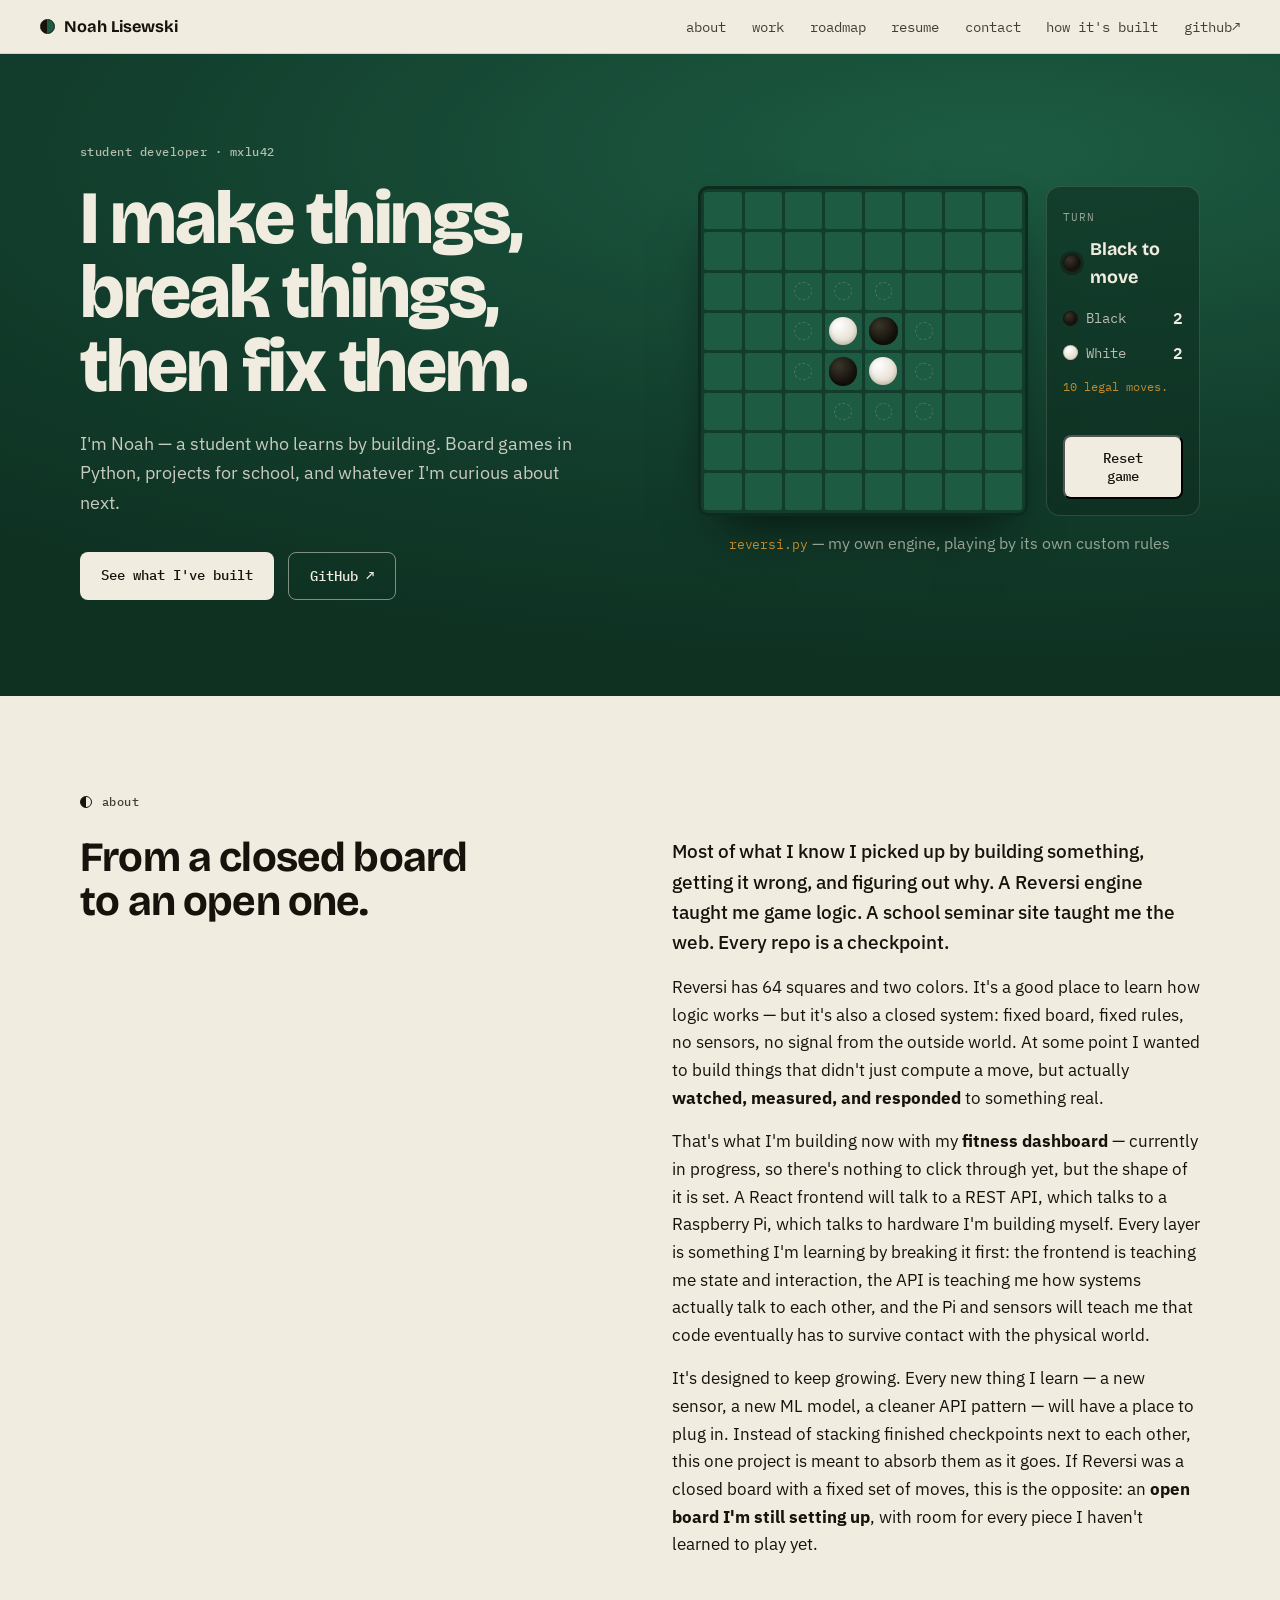
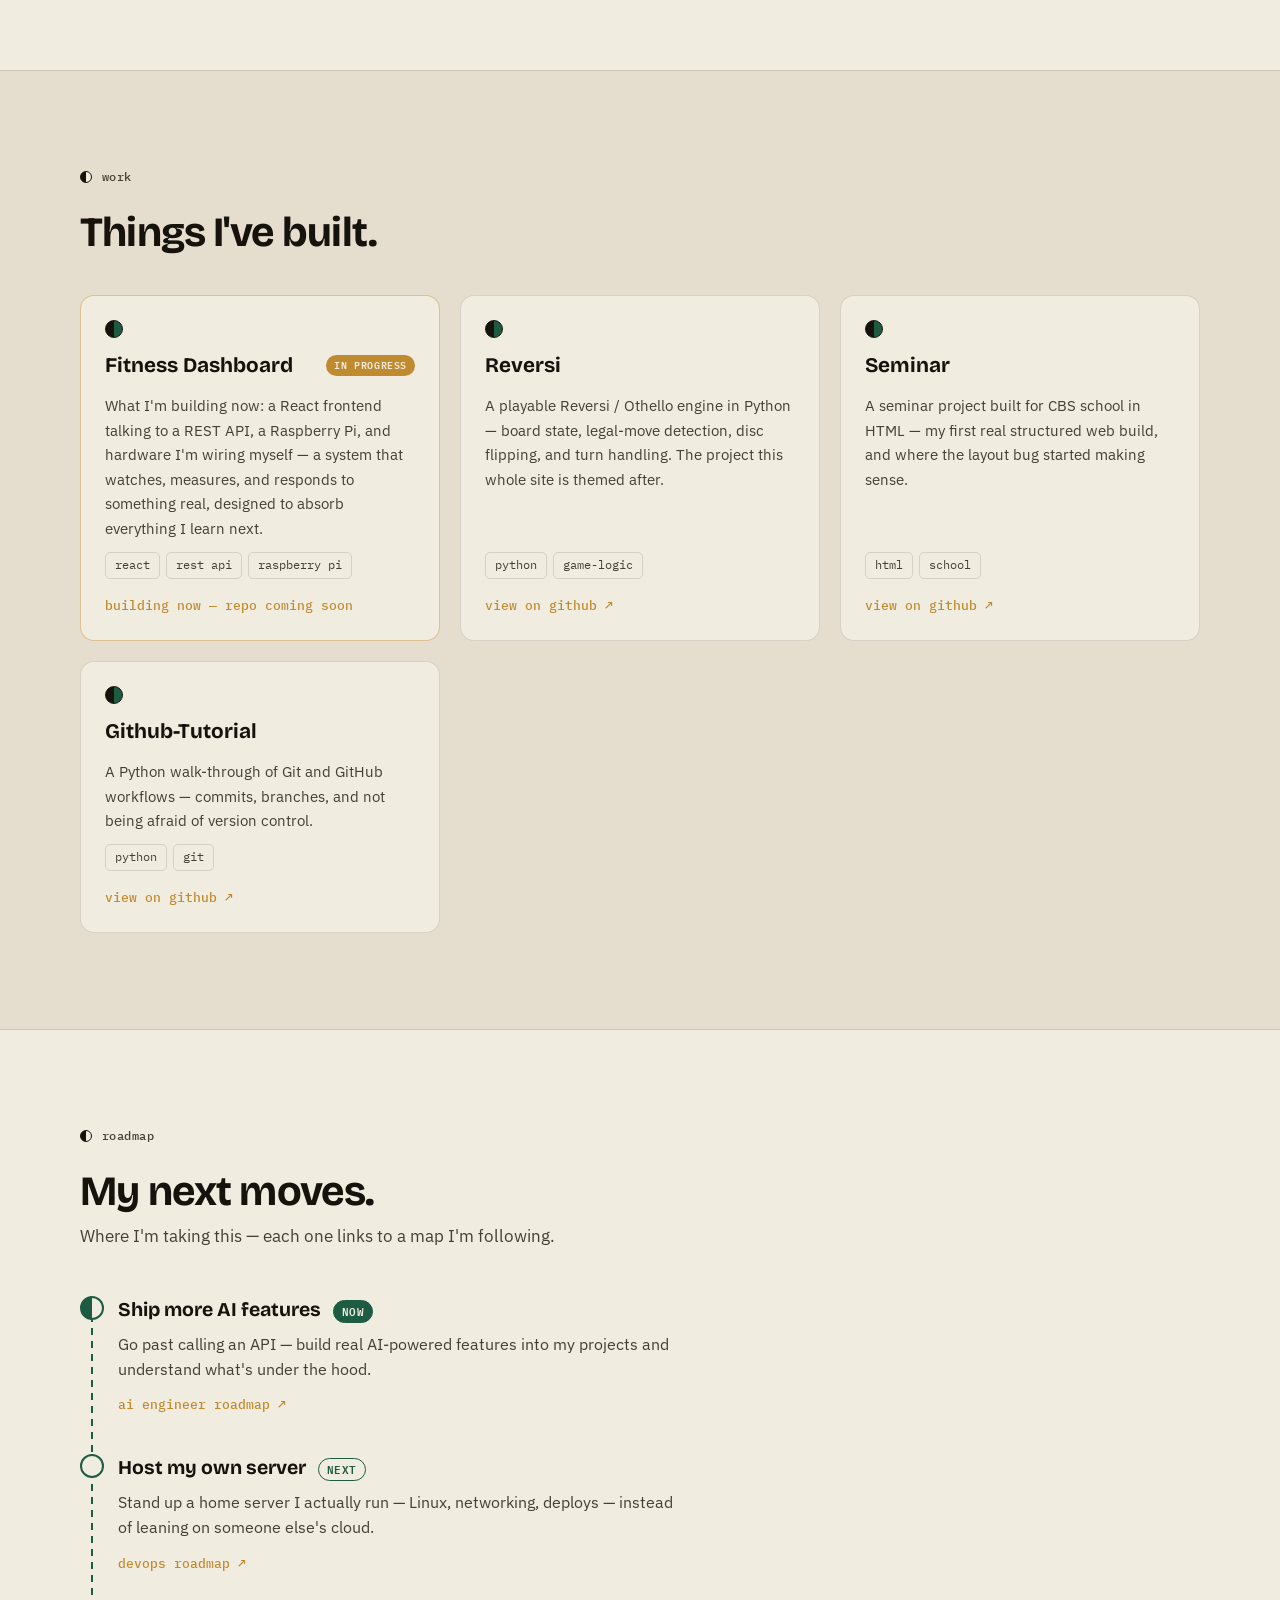
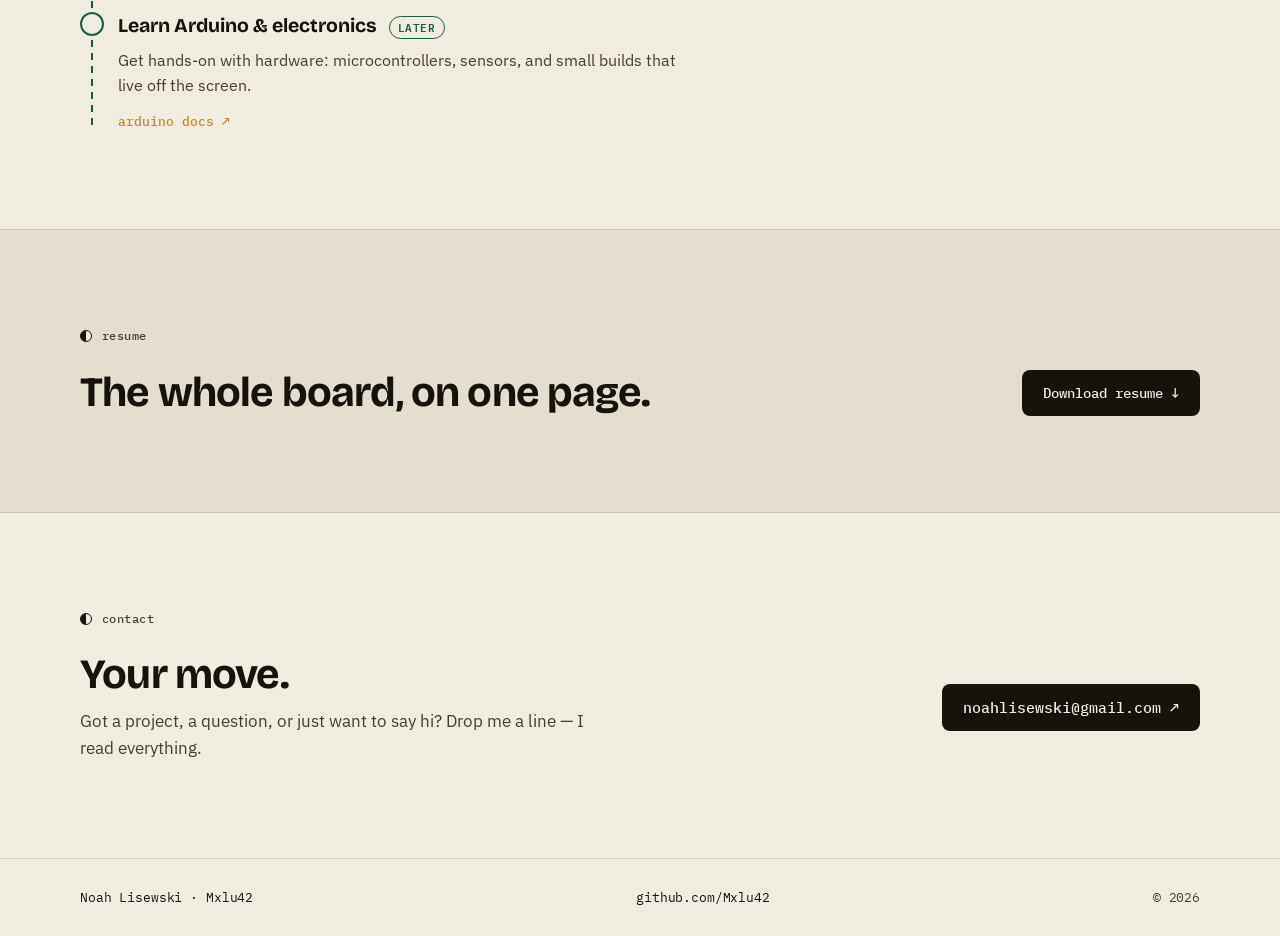
==== commit 078226e8: "Restore original hook as About lead paragraph Keep "Most of what I know I picked up by building some" ====
--- a/index.html
+++ b/index.html
@@ -86,6 +86,11 @@
                 <div class="about-cols">
                     <h2 class="band-title">From a closed board to an open one.</h2>
                     <div class="about-copy">
+                        <p class="about-hook">
+                            Most of what I know I picked up by building something, getting it wrong,
+                            and figuring out why. A Reversi engine taught me game logic. A school
+                            seminar site taught me the web. Every repo is a checkpoint.
+                        </p>
                         <p>
                             Reversi has 64 squares and two colors. It's a good place to learn how
                             logic works &mdash; but it's also a closed system: fixed board, fixed
--- a/style.css
+++ b/style.css
@@ -284,6 +284,7 @@
     align-items: start;
 }
 .about-copy p { font-size: 1.08rem; margin-bottom: 1rem; }
+.about-copy .about-hook { font-size: 1.18rem; color: var(--ink); font-weight: 500; }
 
 /* ---- Project cards (board tiles) ---- */
 .project-grid {
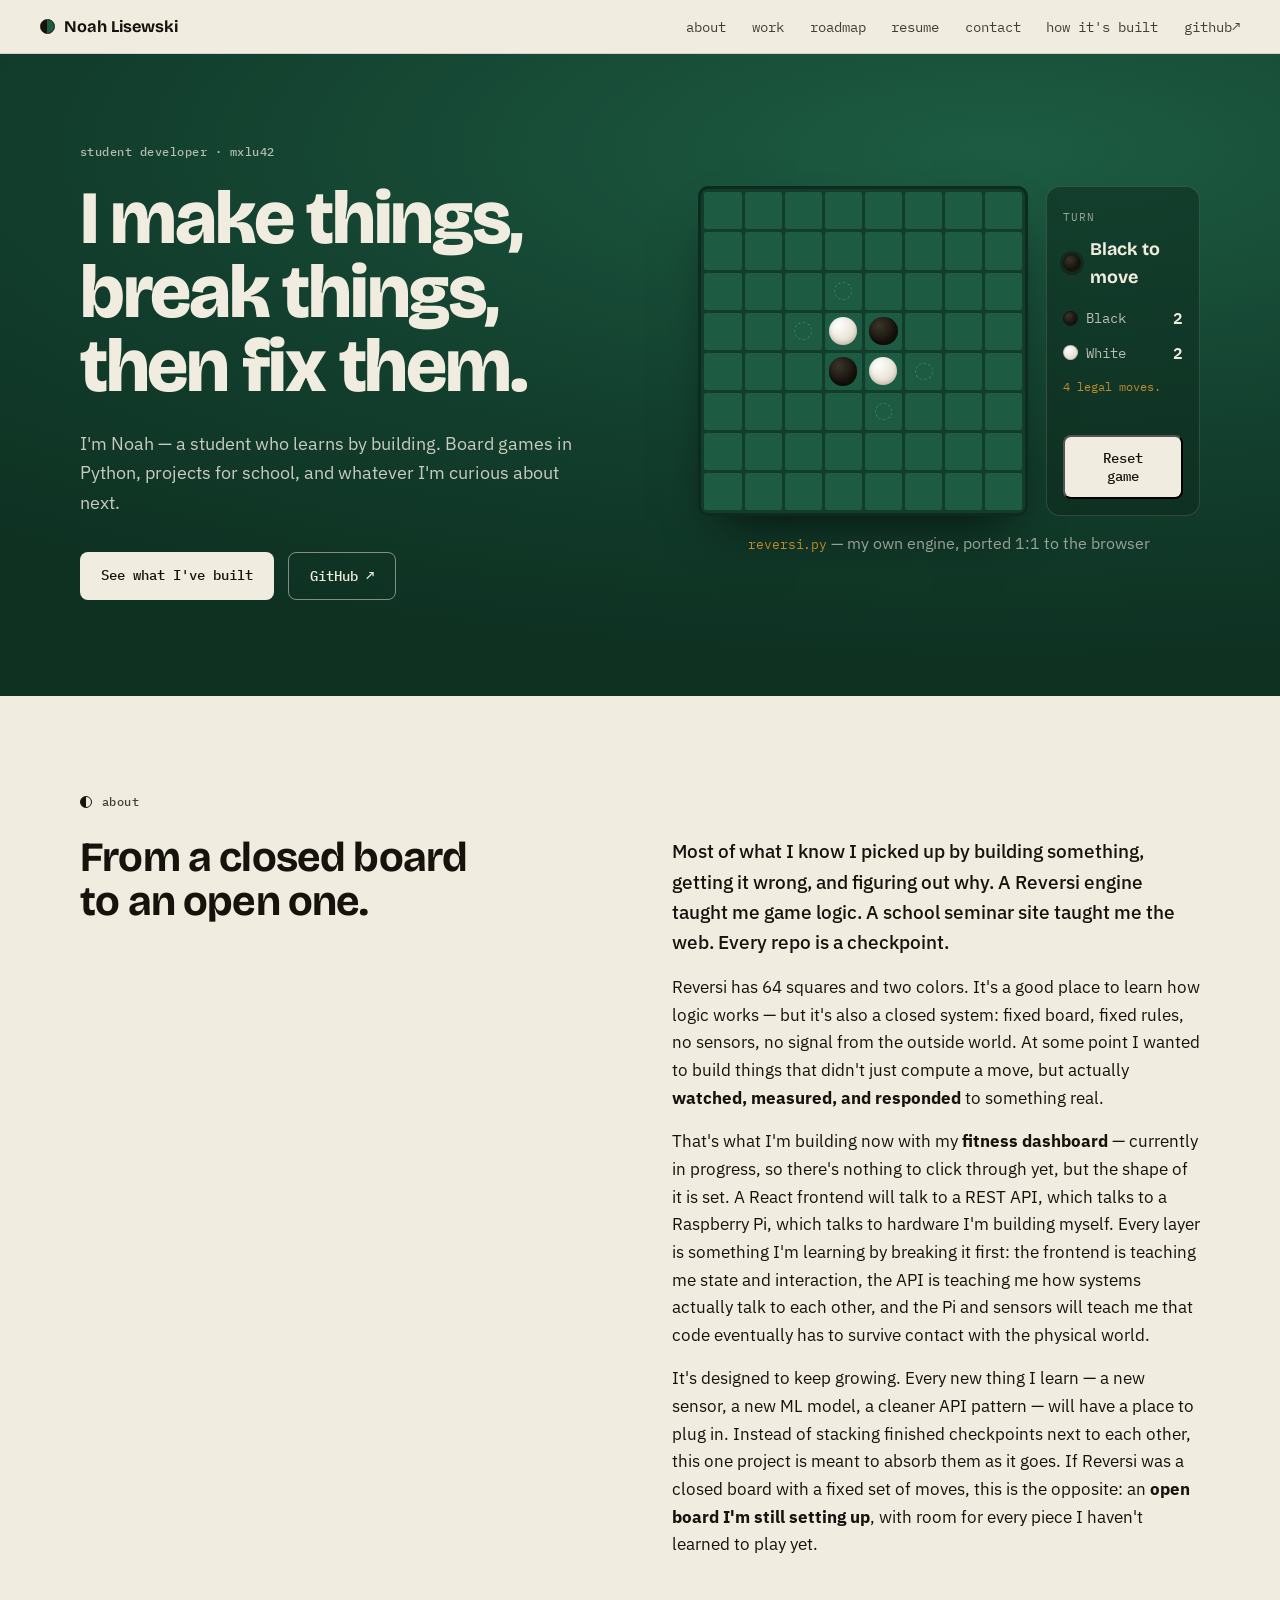
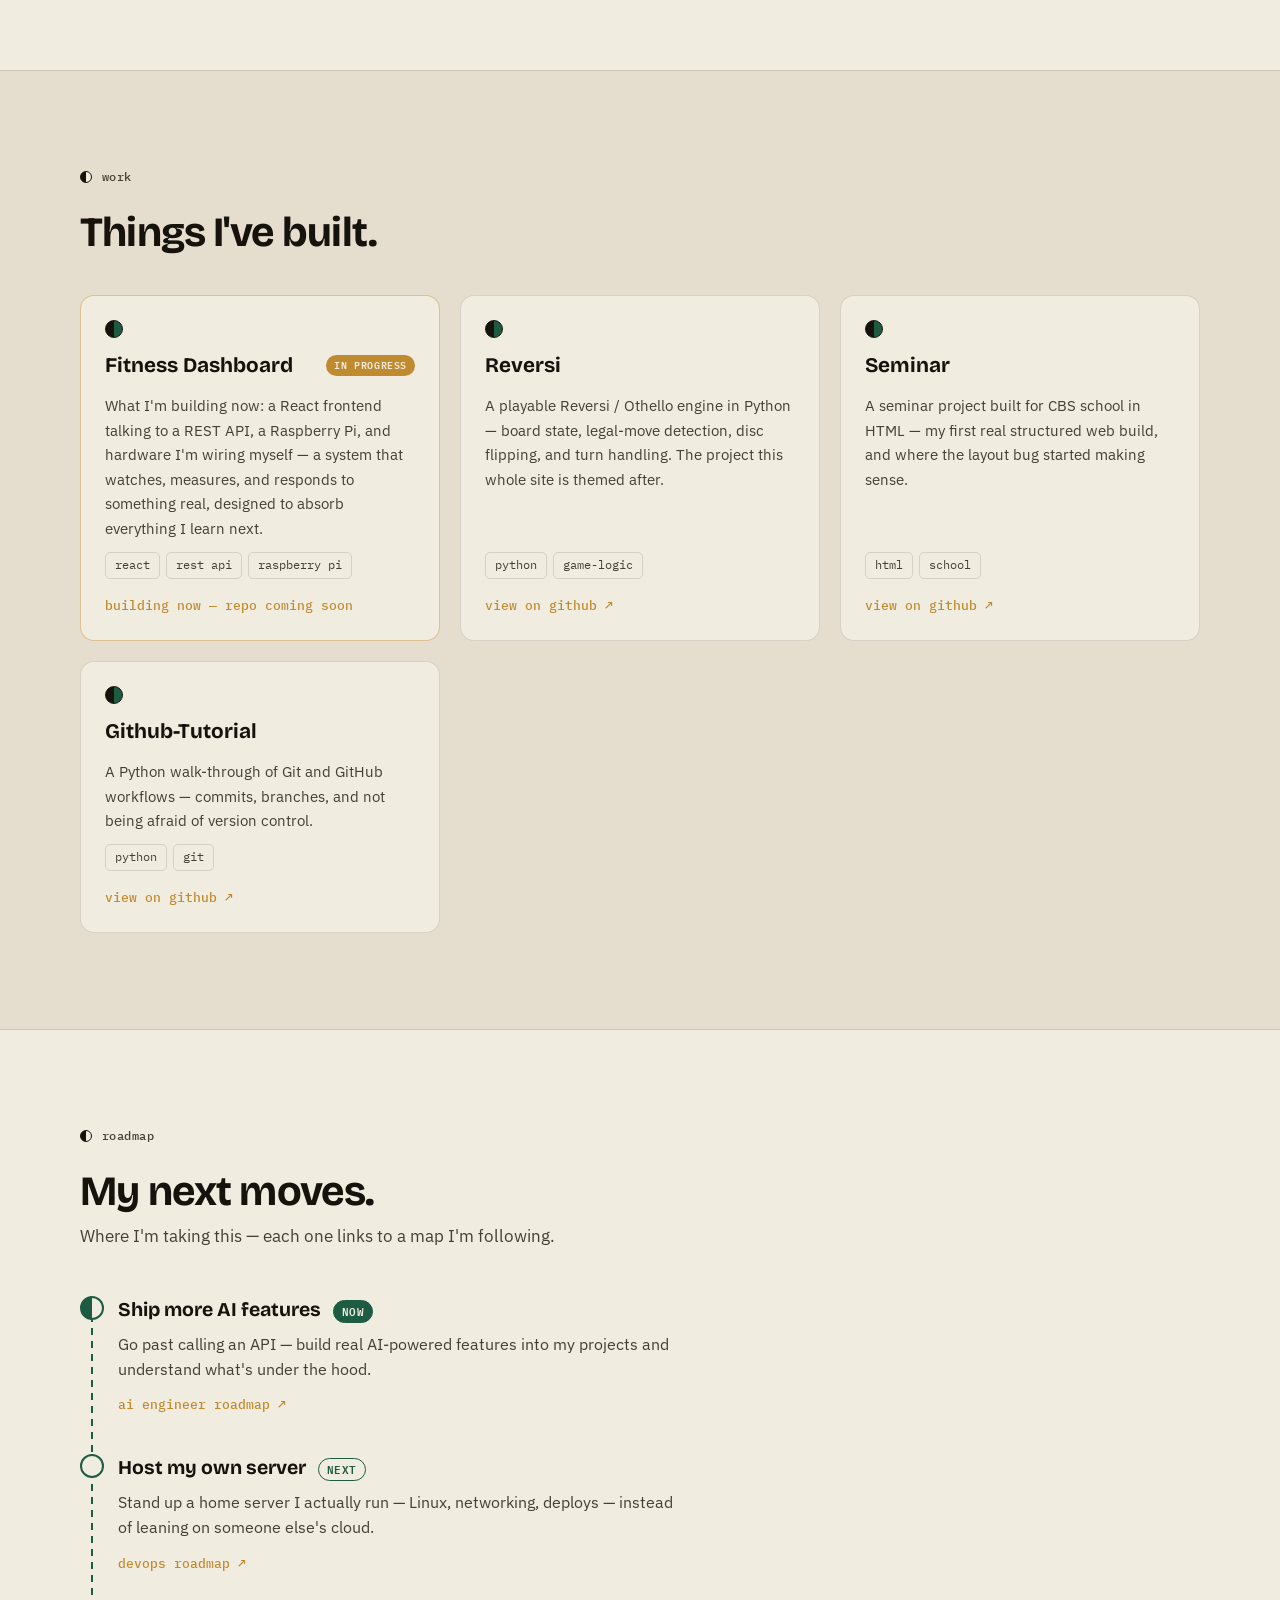
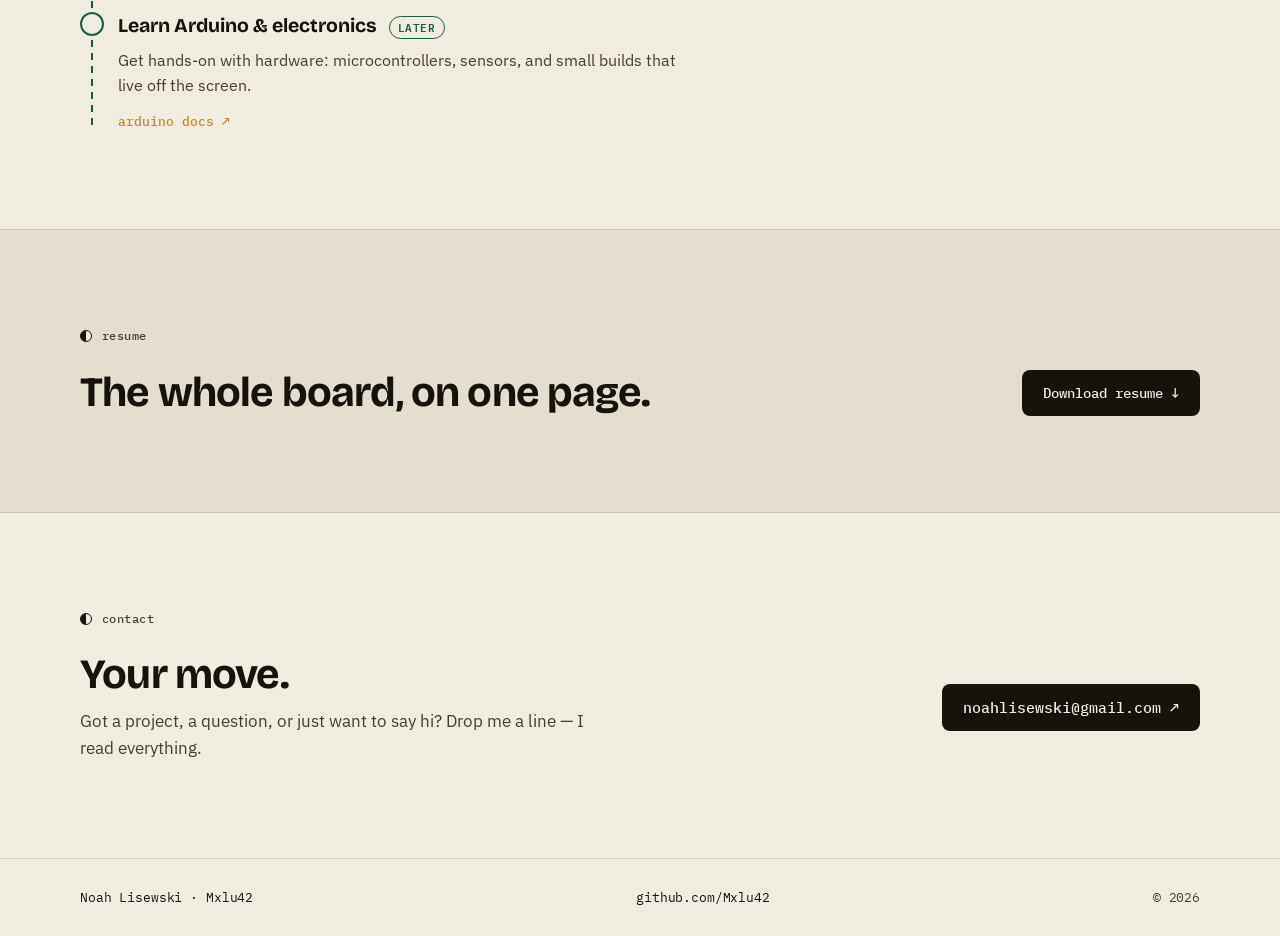
==== commit 31ac6d6c: "Enforce standard Othello rules (captures required) is_valid_move now gates legality on an actual cap" ====
--- a/index.html
+++ b/index.html
@@ -73,7 +73,7 @@
                     </aside>
                 </div>
                 <p class="board-caption">
-                    <span class="mono">reversi.py</span> &mdash; my own engine, playing by its own custom rules
+                    <span class="mono">reversi.py</span> &mdash; my own engine, ported 1:1 to the browser
                 </p>
             </div>
         </div>
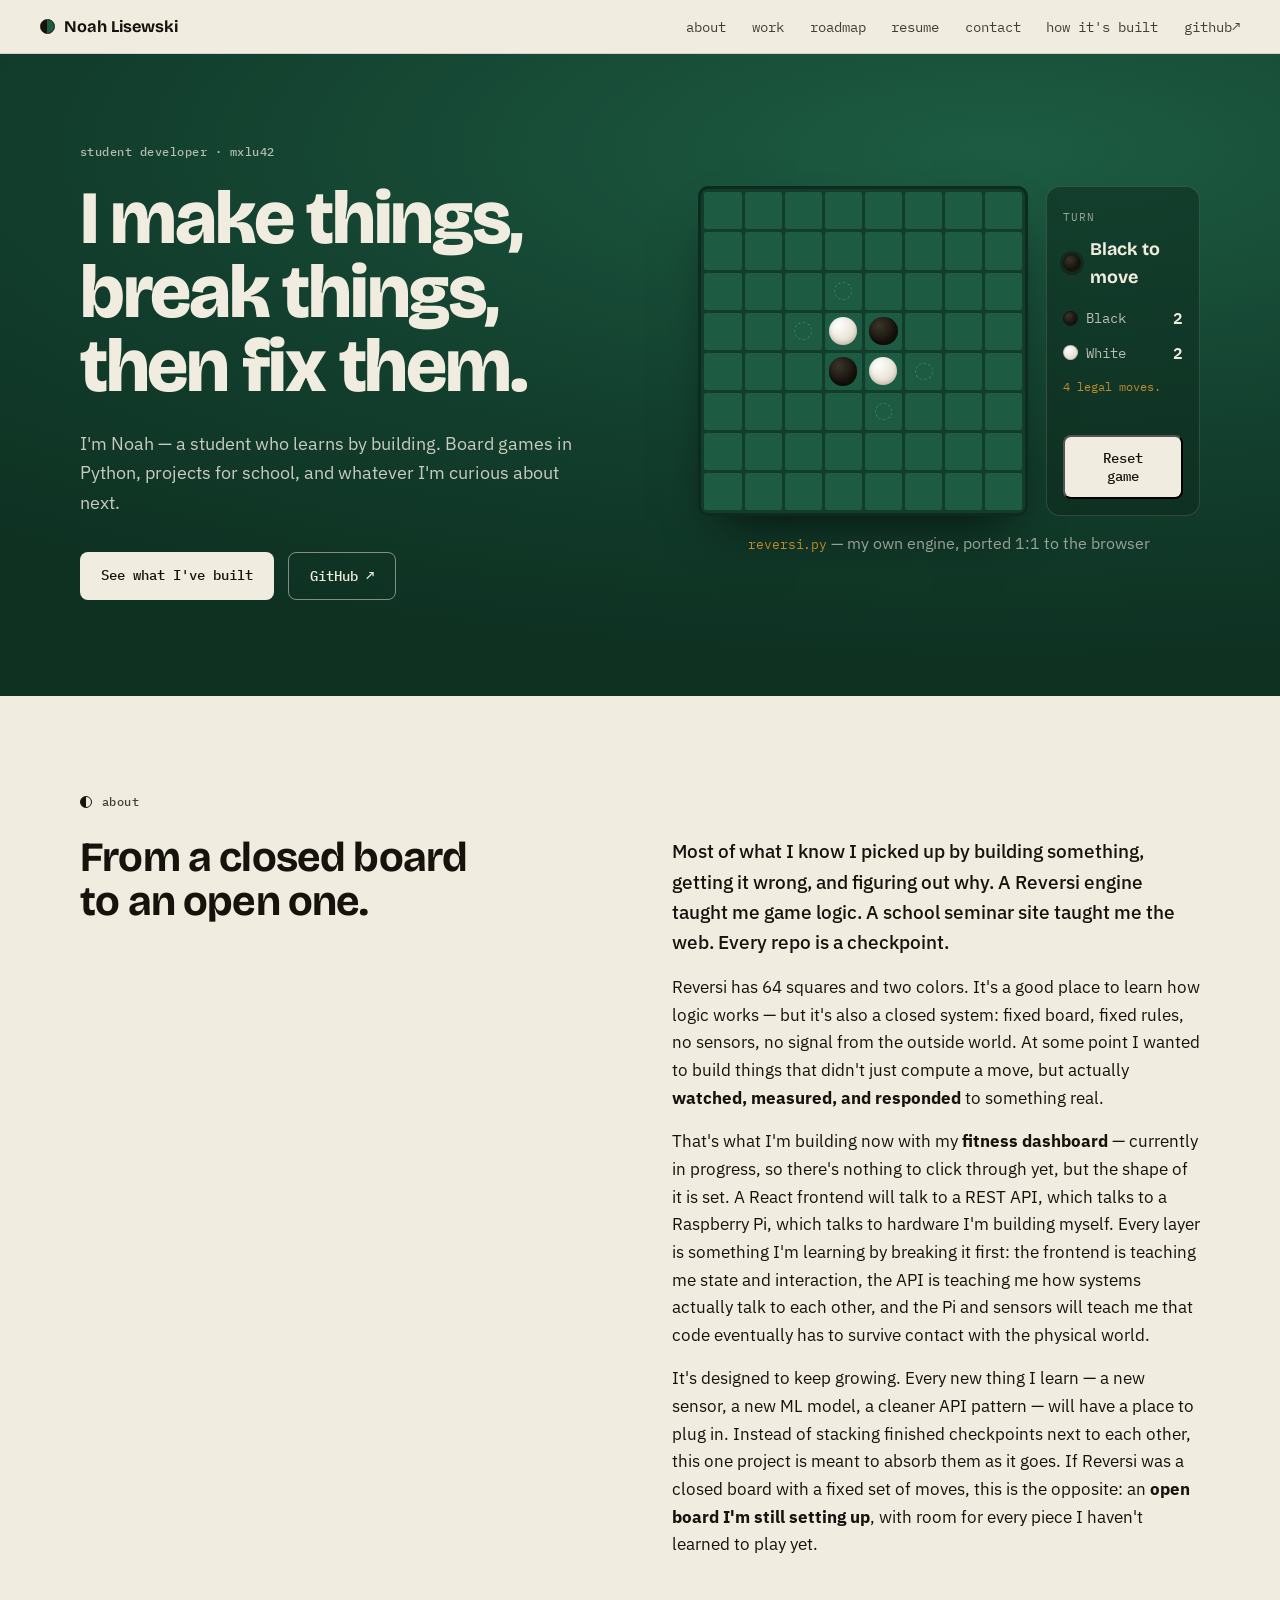
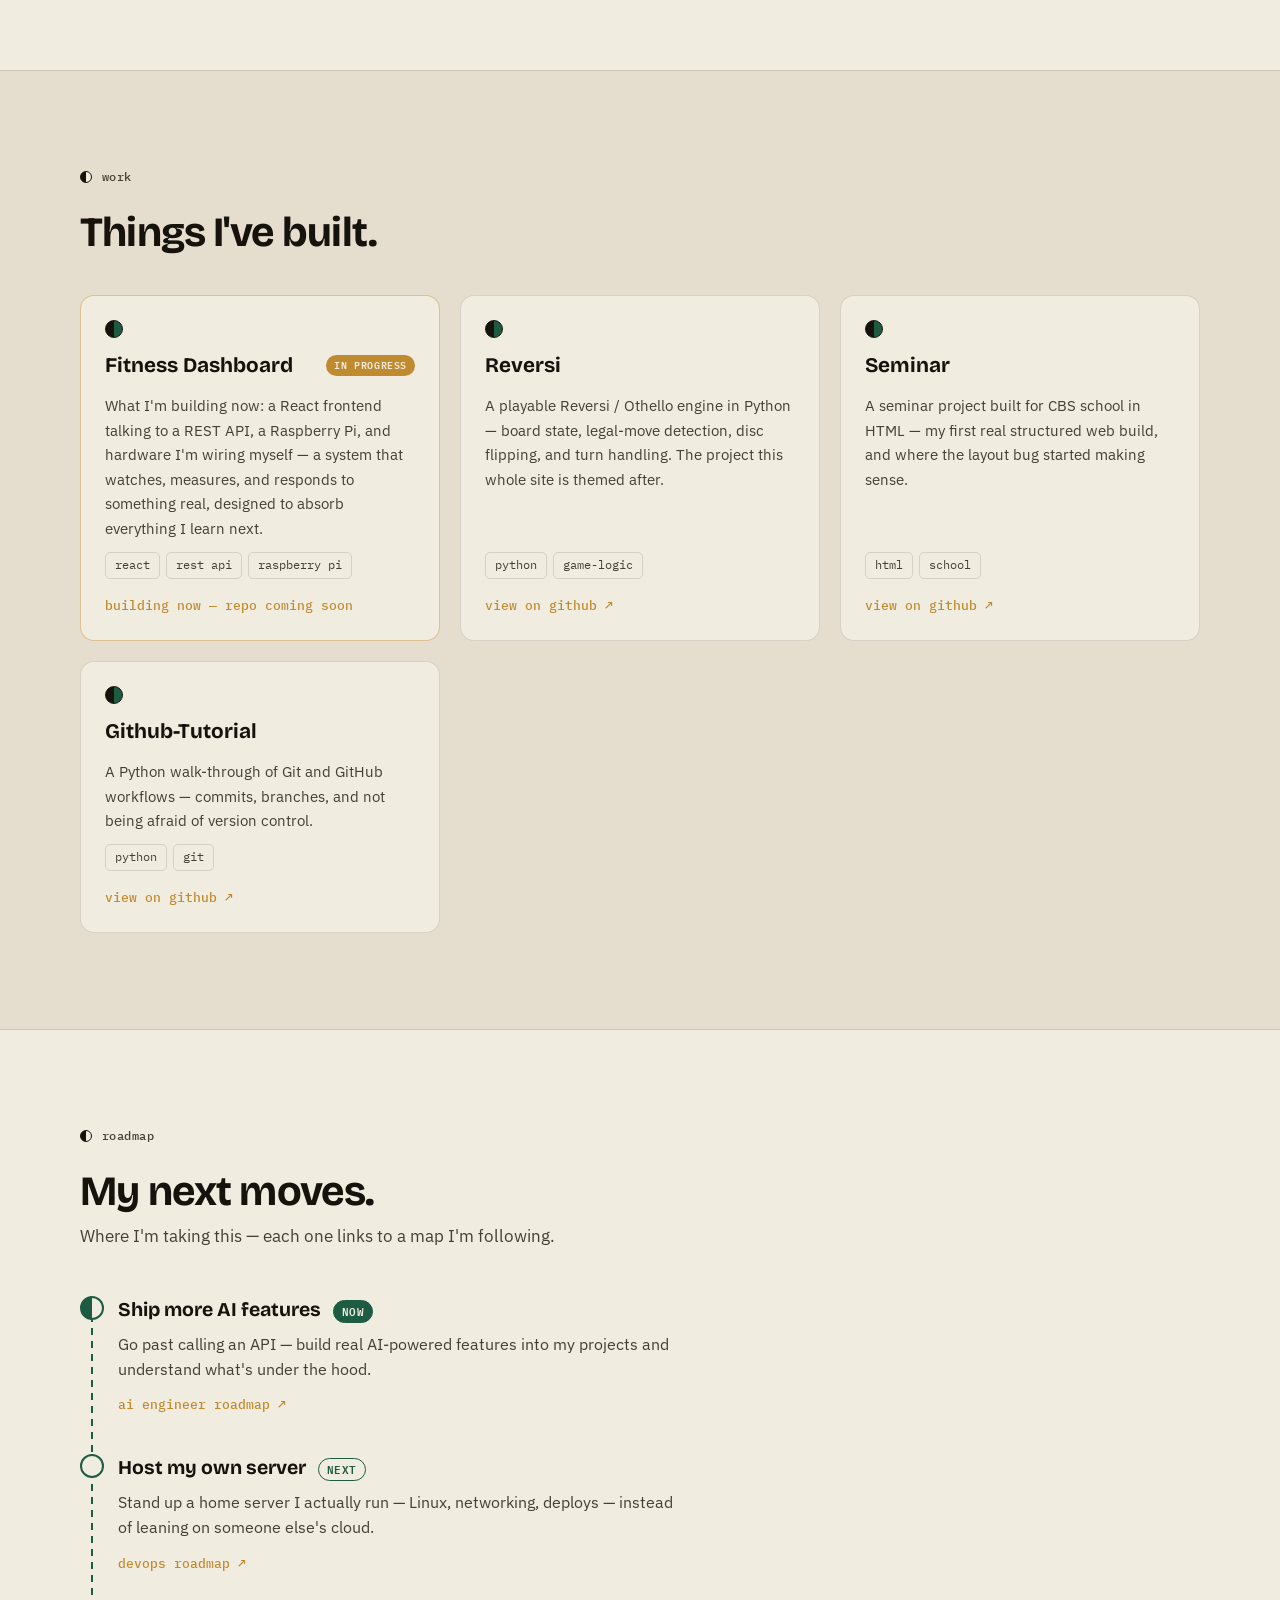
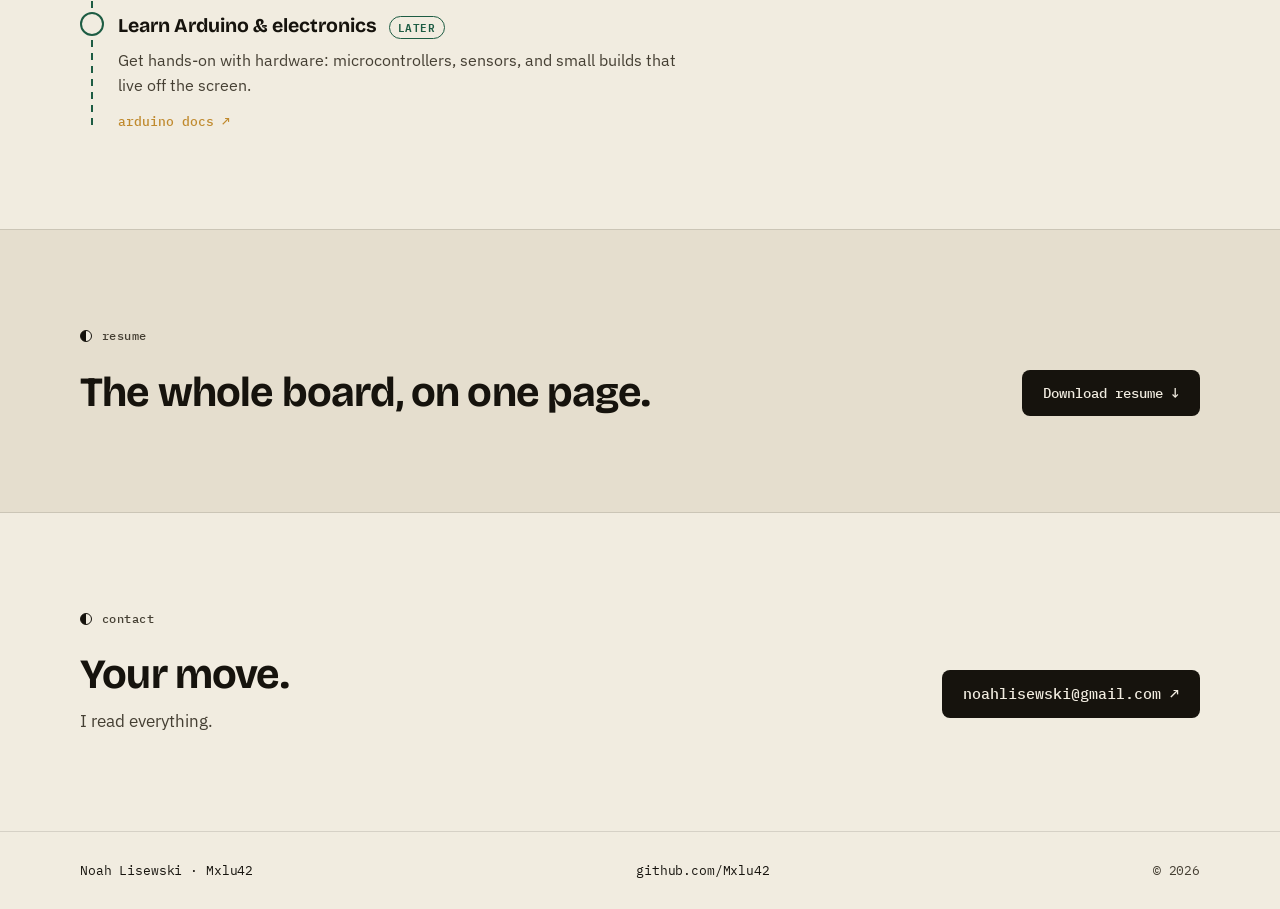
==== commit 470e8d87: "Update index.html" ====
--- a/index.html
+++ b/index.html
@@ -144,7 +144,7 @@
                 <p class="eyebrow eyebrow-disc">resume</p>
                 <div class="resume-row">
                     <h2 class="band-title">The whole board, on one page.</h2>
-                    <a href="resume.pdf" class="btn btn-solid" download>Download resume &#8595;</a>
+                    <a href="resume_wp.pdf" class="btn btn-solid" download>Download resume &#8595;</a>
                 </div>
             </div>
         </section>
@@ -156,7 +156,6 @@
                     <div>
                         <h2 class="band-title">Your move.</h2>
                         <p class="band-sub">
-                            Got a project, a question, or just want to say hi? Drop me a line &mdash;
                             I read everything.
                         </p>
                     </div>
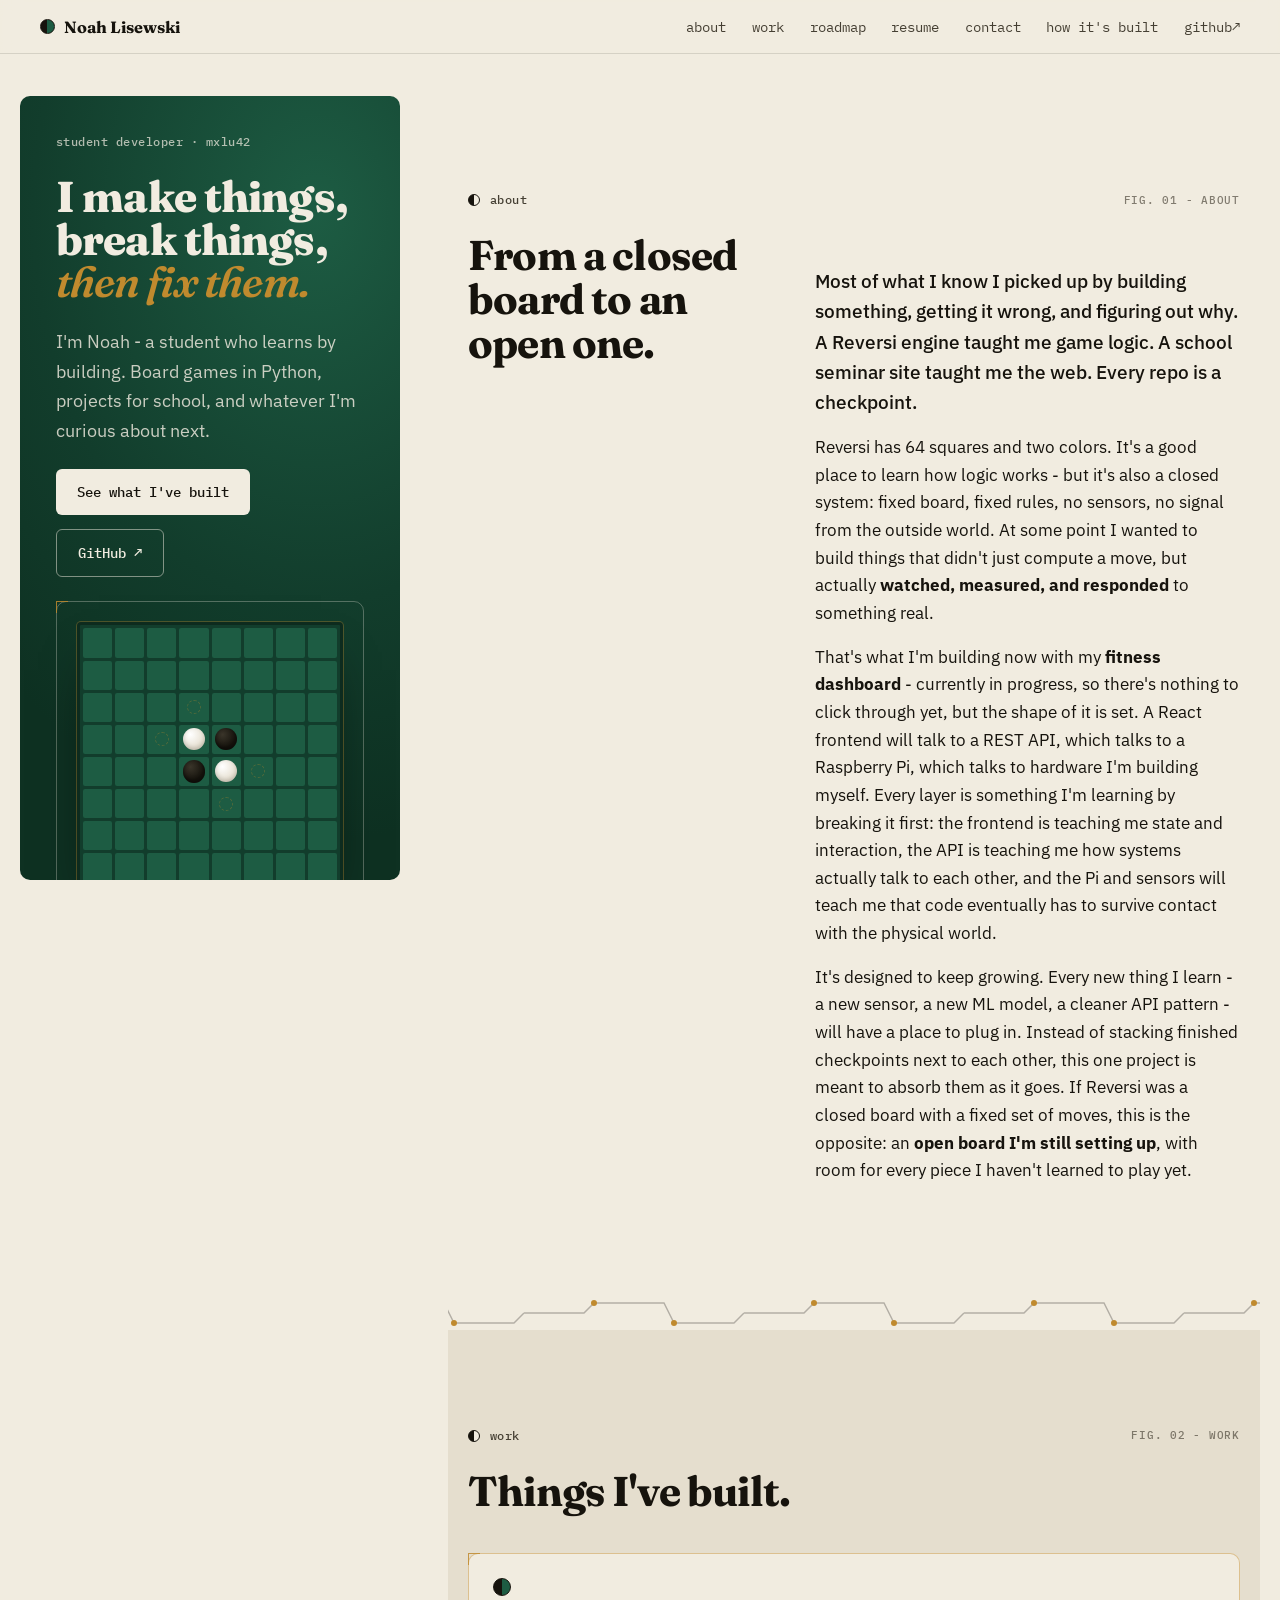
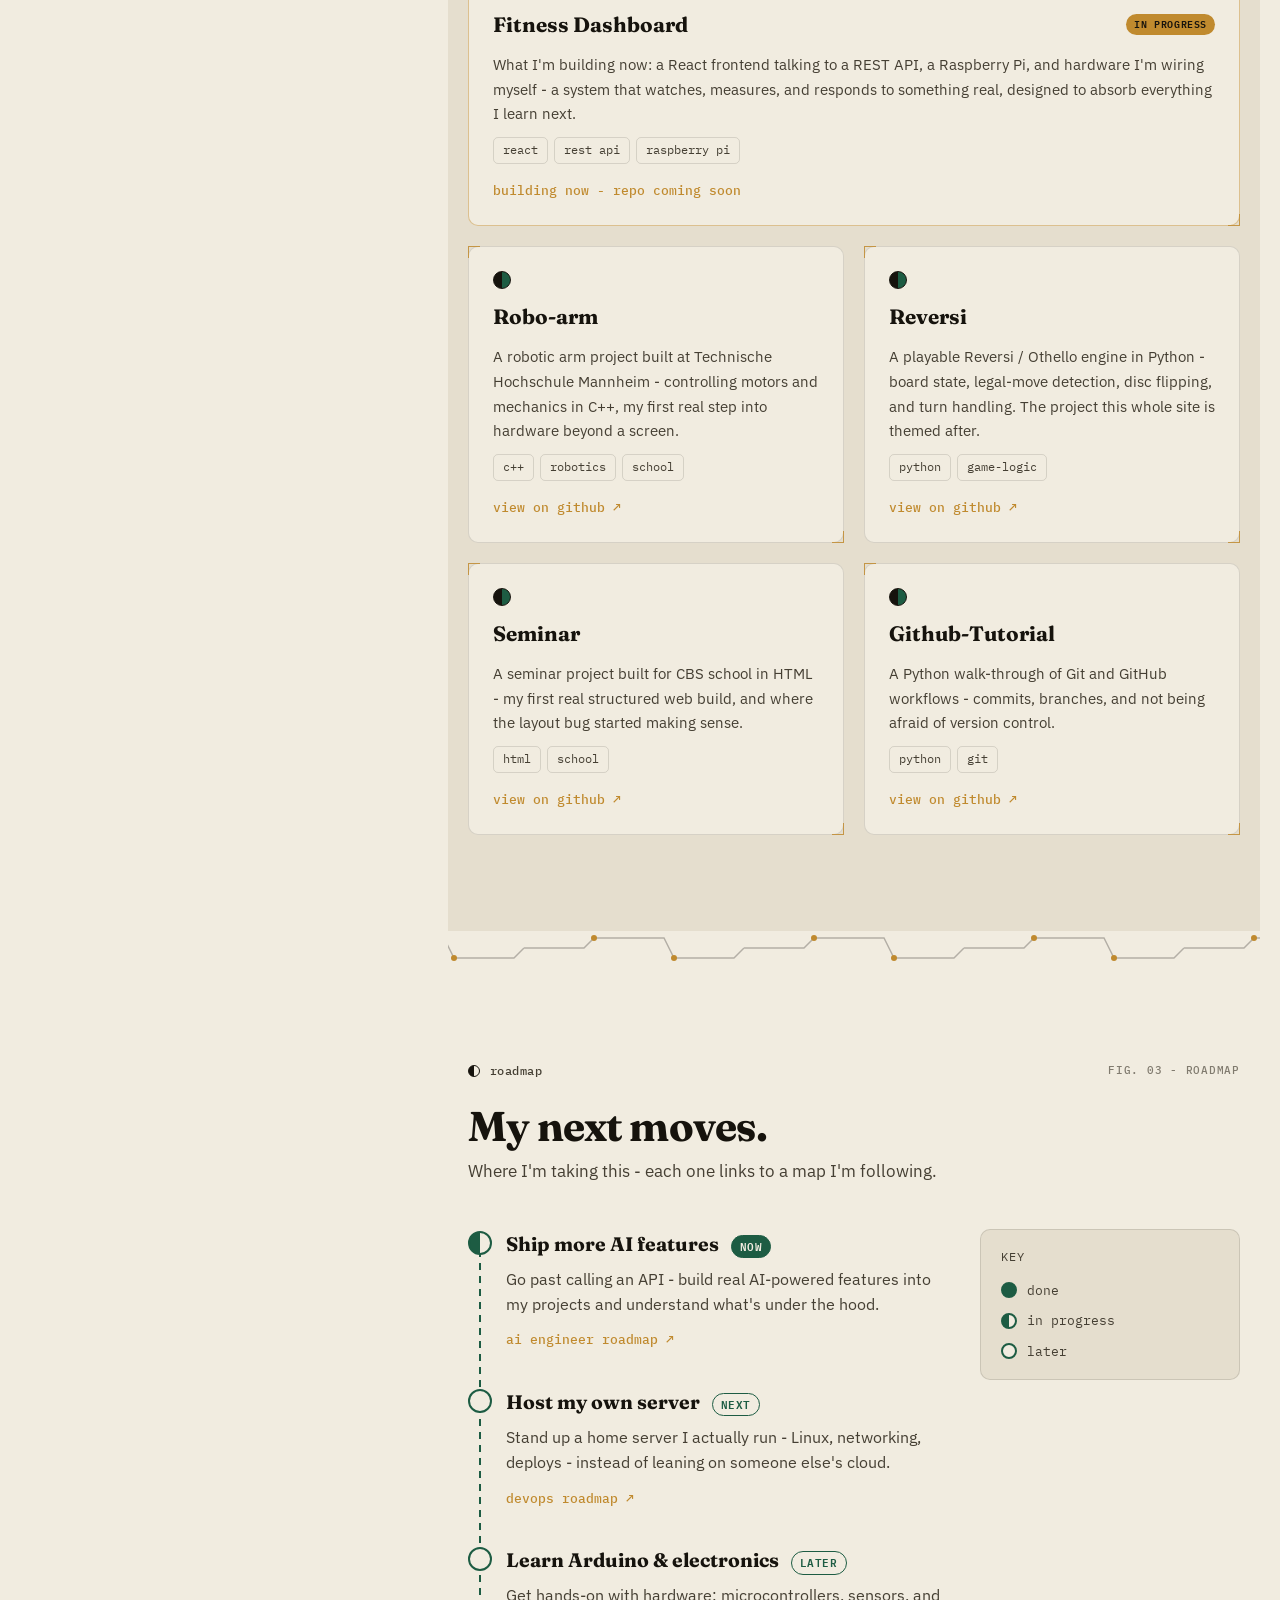
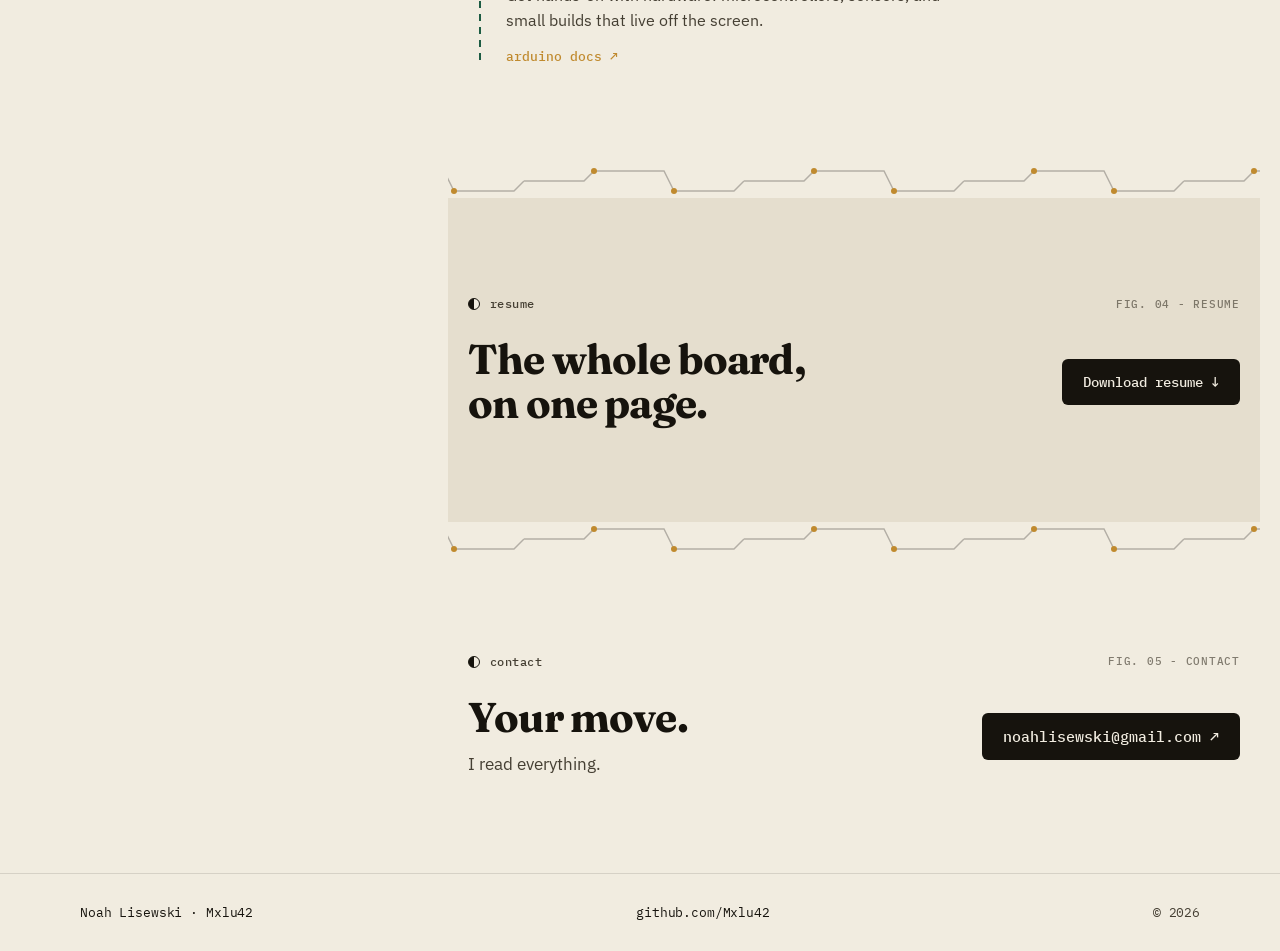
==== commit 93751a06: "Redesign preserve pass: stage-rail hero, em-dash cleanup, contrast fix - Restructure hero into stick" ====
--- a/index.html
+++ b/index.html
@@ -3,12 +3,12 @@
 <head>
     <meta charset="UTF-8">
     <meta name="viewport" content="width=device-width, initial-scale=1.0">
-    <meta name="description" content="Noah Lisewski (Mxlu42) — student developer who learns by building games and projects.">
-    <title>Noah Lisewski — makes things, breaks things, fixes things</title>
+    <meta name="description" content="Noah Lisewski (Mxlu42) - student developer who learns by building games and projects.">
+    <title>Noah Lisewski - makes things, breaks things, fixes things</title>
     <link rel="icon" href="data:image/svg+xml,<svg xmlns=%22http://www.w3.org/2000/svg%22 viewBox=%220 0 32 32%22><circle cx=%2216%22 cy=%2216%22 r=%2213%22 fill=%22%2316130D%22/><path d=%22M16 3a13 13 0 000 26z%22 fill=%22%23F1ECE0%22/></svg>">
     <link rel="preconnect" href="https://fonts.googleapis.com">
     <link rel="preconnect" href="https://fonts.gstatic.com" crossorigin>
-    <link href="https://fonts.googleapis.com/css2?family=Bricolage+Grotesque:opsz,wght@12..96,600;12..96,700;12..96,800&family=IBM+Plex+Mono:wght@400;500;600&family=IBM+Plex+Sans:wght@400;500;600&display=swap" rel="stylesheet">
+    <link href="https://fonts.googleapis.com/css2?family=Fraunces:ital,opsz,wght@0,9..144,600;0,9..144,700;0,9..144,800;0,9..144,900;1,9..144,500;1,9..144,600&family=IBM+Plex+Mono:wght@400;500;600&family=IBM+Plex+Sans:wght@400;500;600&display=swap" rel="stylesheet">
     <link rel="stylesheet" href="style.css">
     <script src="reversi-engine.js" defer></script>
     <script src="script.js" defer></script>
@@ -30,22 +30,20 @@
         </ul>
     </nav>
 
-    <header id="top" class="hero">
-        <div class="hero-grid">
-            <div class="hero-text">
-                <p class="eyebrow">student developer &middot; Mxlu42</p>
-                <h1 class="hero-title">I make things,<br>break things,<br>then fix them.</h1>
-                <p class="hero-lede">
-                    I'm Noah &mdash; a student who learns by building. Board games in Python,
-                    projects for school, and whatever I'm curious about next.
-                </p>
-                <div class="hero-cta">
-                    <a href="#work" class="btn btn-solid">See what I've built</a>
-                    <a href="https://github.com/Mxlu42" target="_blank" rel="noopener" class="btn btn-line">GitHub &#8599;</a>
-                </div>
+    <div class="stage">
+        <header id="top" class="stage-rail">
+            <p class="eyebrow">student developer &middot; Mxlu42</p>
+            <h1 class="hero-title">I make things,<br>break things,<br><em>then fix them.</em></h1>
+            <p class="hero-lede">
+                I'm Noah - a student who learns by building. Board games in Python,
+                projects for school, and whatever I'm curious about next.
+            </p>
+            <div class="hero-cta">
+                <a href="#work" class="btn btn-solid">See what I've built</a>
+                <a href="https://github.com/Mxlu42" target="_blank" rel="noopener" class="btn btn-line">GitHub &#8599;</a>
             </div>
 
-            <div class="hero-board">
+            <div class="board-frame">
                 <div class="game">
                     <div id="board" class="board" role="grid" aria-label="Reversi board"></div>
                     <aside class="game-panel" aria-live="polite">
@@ -72,17 +70,16 @@
                         <button id="reset-btn" class="btn btn-solid game-reset" type="button">Reset game</button>
                     </aside>
                 </div>
-                <p class="board-caption">
-                    <span class="mono">reversi.py</span> &mdash; my own engine, ported 1:1 to the browser
-                </p>
             </div>
-        </div>
-    </header>
+            <p class="board-caption">
+                <span class="mono">reversi.py</span> - my own engine, ported 1:1 to the browser
+            </p>
+        </header>
 
-    <main>
+        <main class="stage-content">
         <section id="about" class="band">
             <div class="wrap">
-                <p class="eyebrow eyebrow-disc">about</p>
+                <p class="eyebrow eyebrow-disc">about<span class="ref-tag">fig. 01 - about</span></p>
                 <div class="about-cols">
                     <h2 class="band-title">From a closed board to an open one.</h2>
                     <div class="about-copy">
@@ -93,14 +90,14 @@
                         </p>
                         <p>
                             Reversi has 64 squares and two colors. It's a good place to learn how
-                            logic works &mdash; but it's also a closed system: fixed board, fixed
+                            logic works - but it's also a closed system: fixed board, fixed
                             rules, no sensors, no signal from the outside world. At some point I
                             wanted to build things that didn't just compute a move, but actually
                             <strong>watched, measured, and responded</strong> to something real.
                         </p>
                         <p>
                             That's what I'm building now with my <strong>fitness dashboard</strong>
-                            &mdash; currently in progress, so there's nothing to click through yet,
+                            - currently in progress, so there's nothing to click through yet,
                             but the shape of it is set. A React frontend will talk to a REST API,
                             which talks to a Raspberry Pi, which talks to hardware I'm building
                             myself. Every layer is something I'm learning by breaking it first: the
@@ -109,8 +106,8 @@
                             that code eventually has to survive contact with the physical world.
                         </p>
                         <p>
-                            It's designed to keep growing. Every new thing I learn &mdash; a new
-                            sensor, a new ML model, a cleaner API pattern &mdash; will have a place to
+                            It's designed to keep growing. Every new thing I learn - a new
+                            sensor, a new ML model, a cleaner API pattern - will have a place to
                             plug in. Instead of stacking finished checkpoints next to each other, this
                             one project is meant to absorb them as it goes. If Reversi was a closed
                             board with a fixed set of moves, this is the opposite: an
@@ -122,26 +119,42 @@
             </div>
         </section>
 
+        <div class="trace-divider" aria-hidden="true"></div>
+
         <section id="work" class="band band-alt">
             <div class="wrap">
-                <p class="eyebrow eyebrow-disc">work</p>
+                <p class="eyebrow eyebrow-disc">work<span class="ref-tag">fig. 02 - work</span></p>
                 <h2 class="band-title">Things I've built.</h2>
                 <div id="project-grid" class="project-grid"></div>
             </div>
         </section>
 
+        <div class="trace-divider" aria-hidden="true"></div>
+
         <section id="roadmap" class="band">
             <div class="wrap">
-                <p class="eyebrow eyebrow-disc">roadmap</p>
+                <p class="eyebrow eyebrow-disc">roadmap<span class="ref-tag">fig. 03 - roadmap</span></p>
                 <h2 class="band-title">My next moves.</h2>
-                <p class="band-sub">Where I'm taking this &mdash; each one links to a map I'm following.</p>
-                <ol id="roadmap-track" class="roadmap"></ol>
+                <p class="band-sub">Where I'm taking this - each one links to a map I'm following.</p>
+                <div class="roadmap-layout">
+                    <ol id="roadmap-track" class="roadmap"></ol>
+                    <aside class="roadmap-legend" aria-hidden="true">
+                        <p class="roadmap-legend-title">key</p>
+                        <ul class="roadmap-legend-list">
+                            <li><span class="legend-disc done" aria-hidden="true"></span>done</li>
+                            <li><span class="legend-disc now" aria-hidden="true"></span>in progress</li>
+                            <li><span class="legend-disc" aria-hidden="true"></span>later</li>
+                        </ul>
+                    </aside>
+                </div>
             </div>
         </section>
 
+        <div class="trace-divider" aria-hidden="true"></div>
+
         <section id="resume" class="band band-alt">
             <div class="wrap">
-                <p class="eyebrow eyebrow-disc">resume</p>
+                <p class="eyebrow eyebrow-disc">resume<span class="ref-tag">fig. 04 - resume</span></p>
                 <div class="resume-row">
                     <h2 class="band-title">The whole board, on one page.</h2>
                     <a href="resume_wp.pdf" class="btn btn-solid" download>Download resume &#8595;</a>
@@ -149,9 +162,11 @@
             </div>
         </section>
 
+        <div class="trace-divider" aria-hidden="true"></div>
+
         <section id="contact" class="band">
             <div class="wrap">
-                <p class="eyebrow eyebrow-disc">contact</p>
+                <p class="eyebrow eyebrow-disc">contact<span class="ref-tag">fig. 05 - contact</span></p>
                 <div class="contact-row">
                     <div>
                         <h2 class="band-title">Your move.</h2>
@@ -165,7 +180,8 @@
                 </div>
             </div>
         </section>
-    </main>
+        </main>
+    </div>
 
     <footer id="footer">
         <div class="wrap footer-inner">
--- a/style.css
+++ b/style.css
@@ -1,7 +1,12 @@
 /* ============================================================
    "The Board" — portfolio identity built from the Reversi repo.
-   Palette: warm ink / bone / board-felt green / brass.
-   Type: Bricolage Grotesque (display) · IBM Plex Sans (body) · IBM Plex Mono (labels)
+   Editorial + circuit hybrid: serif display type, an asymmetric
+   grid, and PCB trace-line dividers / schematic brass accents
+   layered onto the same warm ink / bone / felt-green palette —
+   brass doubling as "copper," the board itself as the shared
+   node-and-line language between game board and circuit board.
+   Palette: warm ink / bone / board-felt green / brass (as copper).
+   Type: Fraunces (display) · IBM Plex Sans (body) · IBM Plex Mono (labels)
    ============================================================ */
 
 :root {
@@ -12,14 +17,22 @@
     --felt: #1d5c43;
     --felt-deep: #123d2c;
     --brass: #c08a2e;
+    --brass-deep: #9c6f24;
     --line: rgba(22, 19, 13, 0.12);
+    --line-strong: rgba(22, 19, 13, 0.28);
+    --line-inverse: rgba(241, 236, 224, 0.3);
 
     --wrap: 1120px;
-    --radius: 14px;
-
-    --f-display: "Bricolage Grotesque", system-ui, sans-serif;
+    --radius: 10px;
+    --radius-sm: 6px;
+
+    --f-display: "Fraunces", Georgia, "Times New Roman", serif;
     --f-body: "IBM Plex Sans", system-ui, sans-serif;
     --f-mono: "IBM Plex Mono", ui-monospace, monospace;
+
+    /* PCB trace-line divider tile (220x34), brass via-dots */
+    --trace-svg: url("data:image/svg+xml,%3Csvg xmlns='http://www.w3.org/2000/svg' width='220' height='34' viewBox='0 0 220 34'%3E%3Cpath d='M0 17 H60 L70 7 H140 L150 27 H210 L220 17' fill='none' stroke='%2316130d' stroke-opacity='0.28' stroke-width='1.5'/%3E%3Ccircle cx='70' cy='7' r='3' fill='%23c08a2e'/%3E%3Ccircle cx='150' cy='27' r='3' fill='%23c08a2e'/%3E%3C/svg%3E");
+    --trace-svg-inverse: url("data:image/svg+xml,%3Csvg xmlns='http://www.w3.org/2000/svg' width='220' height='34' viewBox='0 0 220 34'%3E%3Cpath d='M0 17 H60 L70 7 H140 L150 27 H210 L220 17' fill='none' stroke='%23f1ece0' stroke-opacity='0.3' stroke-width='1.5'/%3E%3Ccircle cx='70' cy='7' r='3' fill='%23c08a2e'/%3E%3Ccircle cx='150' cy='27' r='3' fill='%23c08a2e'/%3E%3C/svg%3E");
 }
 
 *, *::before, *::after { box-sizing: border-box; margin: 0; padding: 0; }
@@ -60,6 +73,16 @@
     border: 1px solid var(--ink);
     flex: none;
 }
+/* Blueprint-annotation reference tag, appended to eyebrows — decorative only */
+.ref-tag {
+    margin-left: auto;
+    font-family: var(--f-mono);
+    font-size: 0.68rem;
+    letter-spacing: 0.07em;
+    text-transform: uppercase;
+    color: var(--ink-soft);
+    opacity: 0.65;
+}
 
 /* ---- Buttons ---- */
 .btn {
@@ -68,7 +91,7 @@
     font-size: 0.86rem;
     font-weight: 500;
     padding: 0.75rem 1.3rem;
-    border-radius: 8px;
+    border-radius: var(--radius-sm);
     transition: transform 0.16s ease, background 0.16s ease, color 0.16s ease;
 }
 .btn:hover { transform: translateY(-2px); }
@@ -109,29 +132,51 @@
 #nav-toggle span { width: 24px; height: 2px; background: var(--ink); border-radius: 2px; transition: transform 0.25s ease, opacity 0.25s ease; }
 
 /* ---- Hero ---- */
-.hero {
+/* ---- Stage: sticky game rail + scrolling content column ----
+   Replaces a conventional stacked hero+bands layout — the board
+   stays in view as a constant companion while the rest reads like
+   a scrolling report beside it. Collapses to the old stacked order
+   (rail, then content) below --stage-bp. */
+.stage {
+    width: min(100% - 2.5rem, 1360px);
+    margin-inline: auto;
+    padding-top: clamp(1.5rem, 4vw, 2.5rem);
+    display: grid;
+    grid-template-columns: minmax(280px, 380px) minmax(0, 1fr);
+    gap: clamp(1.5rem, 4vw, 3rem);
+    align-items: start;
+}
+.stage-rail {
+    position: sticky;
+    top: calc(76px + 1.25rem);
+    display: flex;
+    flex-direction: column;
+    gap: 1.5rem;
+    max-height: calc(100vh - 76px - 2.5rem);
+    overflow-y: auto;
     background:
         radial-gradient(120% 80% at 78% 15%, var(--felt) 0%, var(--felt-deep) 62%, #0e3122 100%);
     color: var(--bone);
-    padding: clamp(3rem, 8vw, 5.5rem) 0 clamp(3.5rem, 9vw, 6rem);
-}
-.hero-grid {
-    width: min(100% - 2.5rem, var(--wrap));
-    margin-inline: auto;
-    display: grid;
-    grid-template-columns: 1.05fr 0.95fr;
-    gap: clamp(2rem, 5vw, 4rem);
-    align-items: center;
-}
-.hero .eyebrow { color: rgba(241, 236, 224, 0.72); margin-bottom: 1.25rem; }
+    border-radius: var(--radius);
+    padding: clamp(1.5rem, 4vw, 2.25rem);
+}
+.stage-rail .eyebrow { color: rgba(241, 236, 224, 0.72); }
+.stage-rail .hero-title { font-size: clamp(1.9rem, 1.4vw + 1.6rem, 2.7rem); }
+.stage-rail .hero-lede { margin: 0; max-width: none; }
+.stage-rail .hero-cta { margin: 0; }
+.stage-rail .btn-solid { background: var(--bone); color: var(--ink); }
+.stage-rail .btn-solid:hover { background: #fff; }
+.stage-rail .btn-line { border-color: rgba(241, 236, 224, 0.5); color: var(--bone); }
+.stage-rail .btn-line:hover { background: var(--bone); color: var(--ink); border-color: var(--bone); }
 .hero-title {
     font-family: var(--f-display);
     font-weight: 800;
     font-size: clamp(2.6rem, 6.4vw, 4.7rem);
     line-height: 0.98;
-    letter-spacing: -0.03em;
+    letter-spacing: -0.02em;
     text-wrap: balance;
 }
+.hero-title em { font-style: italic; font-weight: 600; color: var(--brass); }
 .hero-lede {
     max-width: 46ch;
     margin: 1.6rem 0 2.2rem;
@@ -139,13 +184,14 @@
     font-size: clamp(1rem, 1.6vw, 1.15rem);
 }
 .hero-cta { display: flex; gap: 0.9rem; flex-wrap: wrap; }
-.hero .btn-solid { background: var(--bone); color: var(--ink); }
-.hero .btn-solid:hover { background: #fff; }
-.hero .btn-line { border-color: rgba(241, 236, 224, 0.5); color: var(--bone); }
-.hero .btn-line:hover { background: var(--bone); color: var(--ink); border-color: var(--bone); }
 
 /* ---- Reversi board (signature — a real, playable game) ---- */
-.hero-board { display: flex; flex-direction: column; align-items: center; gap: 0.9rem; }
+.board-frame {
+    position: relative;
+    padding: 1.25rem;
+    border: 1px solid var(--line-inverse);
+    border-radius: var(--radius);
+}
 .game {
     display: flex;
     gap: 1.1rem;
@@ -165,8 +211,8 @@
     padding: 3px;
     background: var(--felt-deep);
     border: 3px solid #0d2b1e;
-    border-radius: 10px;
-    box-shadow: 0 26px 50px -22px rgba(0, 0, 0, 0.7);
+    border-radius: 4px;
+    box-shadow: 0 0 0 1px rgba(192, 138, 46, 0.35), 0 26px 50px -22px rgba(0, 0, 0, 0.7);
 }
 .cell {
     position: relative;
@@ -182,11 +228,11 @@
     perspective: 340px;
 }
 .cell.playable { cursor: pointer; }
-.cell::after { /* placement guide: shown on legal squares, brighter on hover */
+.cell::after { /* placement guide: shown on legal squares, brighter on hover — a "connector point" */
     content: "";
     position: absolute; inset: 26%;
     border-radius: 50%;
-    border: 1px dashed rgba(241, 236, 224, 0.35);
+    border: 1px dashed rgba(192, 138, 46, 0.55);
     opacity: 0;
     transition: opacity 0.15s ease, transform 0.15s ease;
 }
@@ -243,8 +289,8 @@
     min-height: 2em;
 }
 .game-reset { text-align: center; margin-top: auto; }
-.hero .game-reset { background: var(--bone); color: var(--ink); }
-.hero .game-reset:hover { background: #fff; }
+.stage-rail .game-reset { background: var(--bone); color: var(--ink); }
+.stage-rail .game-reset:hover { background: #fff; }
 .disc {
     position: absolute; inset: 12%;
     border-radius: 50%;
@@ -265,9 +311,39 @@
 .board-caption { color: rgba(241, 236, 224, 0.6); }
 .board-caption .mono { color: var(--brass); }
 
+/* ---- Corner brackets (shared "technical instrument" accent) ---- */
+.board-frame::before, .board-frame::after,
+.project-card::before, .project-card::after,
+.info-card::before, .info-card::after {
+    content: "";
+    position: absolute;
+    width: 12px; height: 12px;
+    border: 1.5px solid var(--brass);
+    opacity: 0.85;
+    pointer-events: none;
+}
+.board-frame::before, .project-card::before, .info-card::before {
+    top: -1px; left: -1px;
+    border-right: 0; border-bottom: 0;
+}
+.board-frame::after, .project-card::after, .info-card::after {
+    bottom: -1px; right: -1px;
+    border-left: 0; border-top: 0;
+}
+
+/* ---- PCB trace-line divider — reusable section boundary ---- */
+.trace-divider {
+    height: 34px;
+    width: 100%;
+    background-image: var(--trace-svg);
+    background-repeat: repeat-x;
+    background-position: center;
+}
+.trace-divider--inverse { background-image: var(--trace-svg-inverse); }
+
 /* ---- Content bands ---- */
 .band { padding: clamp(3.5rem, 8vw, 6rem) 0; }
-.band-alt { background: var(--bone-dim); border-block: 1px solid var(--line); }
+.band-alt { background: var(--bone-dim); }
 .band-title {
     font-family: var(--f-display);
     font-weight: 700;
@@ -279,7 +355,7 @@
 
 .about-cols {
     display: grid;
-    grid-template-columns: 1fr 1fr;
+    grid-template-columns: 0.8fr 1.2fr;
     gap: clamp(1.5rem, 5vw, 4rem);
     align-items: start;
 }
@@ -292,6 +368,9 @@
     display: grid;
     grid-template-columns: repeat(auto-fit, minmax(270px, 1fr));
     gap: 1.25rem;
+}
+@media (min-width: 861px) {
+    .project-grid > :first-child { grid-column: span 2; }
 }
 .project-card {
     position: relative;
@@ -323,7 +402,7 @@
     font-family: var(--f-mono); font-size: 0.62rem; font-weight: 600;
     text-transform: uppercase; letter-spacing: 0.06em;
     padding: 0.16rem 0.5rem; border-radius: 100px;
-    background: var(--brass); color: var(--bone);
+    background: var(--brass); color: var(--ink);
     flex: none; align-self: center;
 }
 .project-card.is-wip { border-color: rgba(192, 138, 46, 0.45); }
@@ -351,9 +430,44 @@
 
 /* ---- Roadmap (goals as future "moves" on a path) ---- */
 .band-sub { color: var(--ink-soft); font-size: 1.05rem; margin-top: 0.6rem; max-width: 52ch; }
+
+.roadmap-layout {
+    display: grid;
+    grid-template-columns: 1fr;
+    gap: 2rem;
+    margin-top: 2.75rem;
+}
+@media (min-width: 860px) {
+    .roadmap-layout { grid-template-columns: 1fr 260px; align-items: start; }
+}
+.roadmap-legend {
+    border: 1px solid var(--line);
+    border-radius: var(--radius);
+    padding: 1.1rem 1.25rem;
+    background: var(--bone-dim);
+}
+.band:not(.band-alt) .roadmap-legend { background: var(--bone-dim); }
+.band-alt .roadmap-legend { background: var(--bone); }
+.roadmap-legend-title {
+    font-family: var(--f-mono);
+    font-size: 0.72rem;
+    text-transform: uppercase;
+    letter-spacing: 0.08em;
+    color: var(--ink-soft);
+    margin-bottom: 0.85rem;
+}
+.roadmap-legend-list { list-style: none; display: flex; flex-direction: column; gap: 0.6rem; }
+.roadmap-legend-list li {
+    display: flex; align-items: center; gap: 0.6rem;
+    font-family: var(--f-mono); font-size: 0.82rem; color: var(--ink-soft);
+}
+.legend-disc { width: 16px; height: 16px; border-radius: 50%; border: 2px solid var(--felt); background: var(--bone); flex: none; }
+.legend-disc.now { background: linear-gradient(90deg, var(--felt) 50%, var(--bone) 50%); }
+.legend-disc.done { background: var(--felt); border-color: var(--felt); }
+
 .roadmap {
     list-style: none;
-    margin-top: 2.75rem;
+    margin-top: 0;
     position: relative;
     padding-left: 2.4rem;
 }
@@ -418,14 +532,18 @@
     font-weight: 800;
     font-size: clamp(2.3rem, 6vw, 4.2rem);
     line-height: 0.98;
-    letter-spacing: -0.03em;
+    letter-spacing: -0.02em;
     text-wrap: balance;
+    max-width: 14ch;
 }
 .page-hero .lede {
     margin-top: 1.5rem;
     max-width: 62ch;
     color: rgba(241, 236, 224, 0.85);
     font-size: clamp(1.02rem, 1.7vw, 1.2rem);
+    border-left: 2px solid var(--line-inverse);
+    padding-left: 1.5rem;
+    margin-left: clamp(0rem, 2vw, 1.25rem);
 }
 .page-hero .hero-cta { margin-top: 2rem; display: flex; gap: 0.9rem; flex-wrap: wrap; }
 .page-hero .btn-solid { background: var(--bone); color: var(--ink); }
@@ -440,7 +558,16 @@
     grid-template-columns: repeat(auto-fit, minmax(240px, 1fr));
     gap: 1.1rem;
 }
+@media (min-width: 860px) {
+    .info-grid { grid-template-columns: repeat(6, 1fr); }
+    .info-card:nth-child(1) { grid-column: span 3; }
+    .info-card:nth-child(2) { grid-column: span 3; }
+    .info-card:nth-child(3) { grid-column: span 2; }
+    .info-card:nth-child(4) { grid-column: span 2; }
+    .info-card:nth-child(5) { grid-column: span 2; }
+}
 .info-card {
+    position: relative;
     background: var(--bone);
     border: 1px solid var(--line);
     border-radius: var(--radius);
@@ -462,6 +589,9 @@
 }
 .col-list.filled li::before { background: var(--felt); }
 .col-list strong { color: var(--ink); font-weight: 600; }
+@media (min-width: 620px) {
+    .about-cols > div:nth-child(2) { margin-top: 2rem; }
+}
 
 /* Pull-quote / thesis */
 .pull {
@@ -471,23 +601,30 @@
     line-height: 1.12;
     letter-spacing: -0.02em;
     text-wrap: balance;
-    max-width: 20ch;
-}
-.pull .brass { color: var(--brass); }
+    max-width: 22ch;
+}
+.pull .brass { color: var(--brass); font-style: italic; font-weight: 600; }
 
 /* ---- Resume ---- */
 .resume-row {
-    display: flex; align-items: center; justify-content: space-between;
-    gap: 1.5rem; flex-wrap: wrap; margin-top: 0.5rem;
-}
+    display: grid;
+    grid-template-columns: 1.6fr 1fr;
+    align-items: center;
+    gap: 1.5rem;
+    margin-top: 0.5rem;
+}
+.resume-row > a, .contact-row > a { justify-self: end; }
 
 /* ---- Contact ---- */
 .contact-row {
-    display: flex; align-items: center; justify-content: space-between;
-    gap: 1.5rem; flex-wrap: wrap; margin-top: 1.5rem;
+    display: grid;
+    grid-template-columns: 1.6fr 1fr;
+    align-items: center;
+    gap: 1.5rem;
+    margin-top: 1.5rem;
 }
 .contact-row .band-sub { margin-top: 0.7rem; }
-.contact-btn { font-size: 0.92rem; flex: none; }
+.contact-btn { font-size: 0.92rem; }
 
 /* ---- Footer ---- */
 #footer { border-top: 1px solid var(--line); padding: 1.75rem 0; }
@@ -499,15 +636,14 @@
 .reveal.visible { opacity: 1; transform: none; }
 
 /* ---- Mobile ---- */
+@media (max-width: 980px) {
+    .stage { grid-template-columns: 1fr; }
+    .stage-rail { position: static; top: auto; max-height: none; overflow: visible; }
+}
 @media (max-width: 860px) {
-    .hero-grid { grid-template-columns: 1fr; }
-    .hero-board { order: -1; }
     .board { flex-basis: 340px; width: min(90%, 340px); }
     .game-panel { max-width: none; }
     .about-cols { grid-template-columns: 1fr; }
-}
-@media (max-width: 420px) {
-    .game-panel { flex-basis: 100%; }
 }
 @media (max-width: 620px) {
     #nav-toggle { display: flex; }
@@ -525,7 +661,12 @@
     #nav-toggle[aria-expanded="true"] span:nth-child(1) { transform: translateY(7px) rotate(45deg); }
     #nav-toggle[aria-expanded="true"] span:nth-child(2) { opacity: 0; }
     #nav-toggle[aria-expanded="true"] span:nth-child(3) { transform: translateY(-7px) rotate(-45deg); }
-    .resume-row { flex-direction: column; align-items: flex-start; }
+    .resume-row, .contact-row { grid-template-columns: 1fr; }
+    .resume-row > a, .contact-row > a { justify-self: start; }
+}
+@media (max-width: 420px) {
+    .game-panel { flex-basis: 100%; }
+    .ref-tag { display: none; }
 }
 
 /* ---- Reduced motion ---- */
